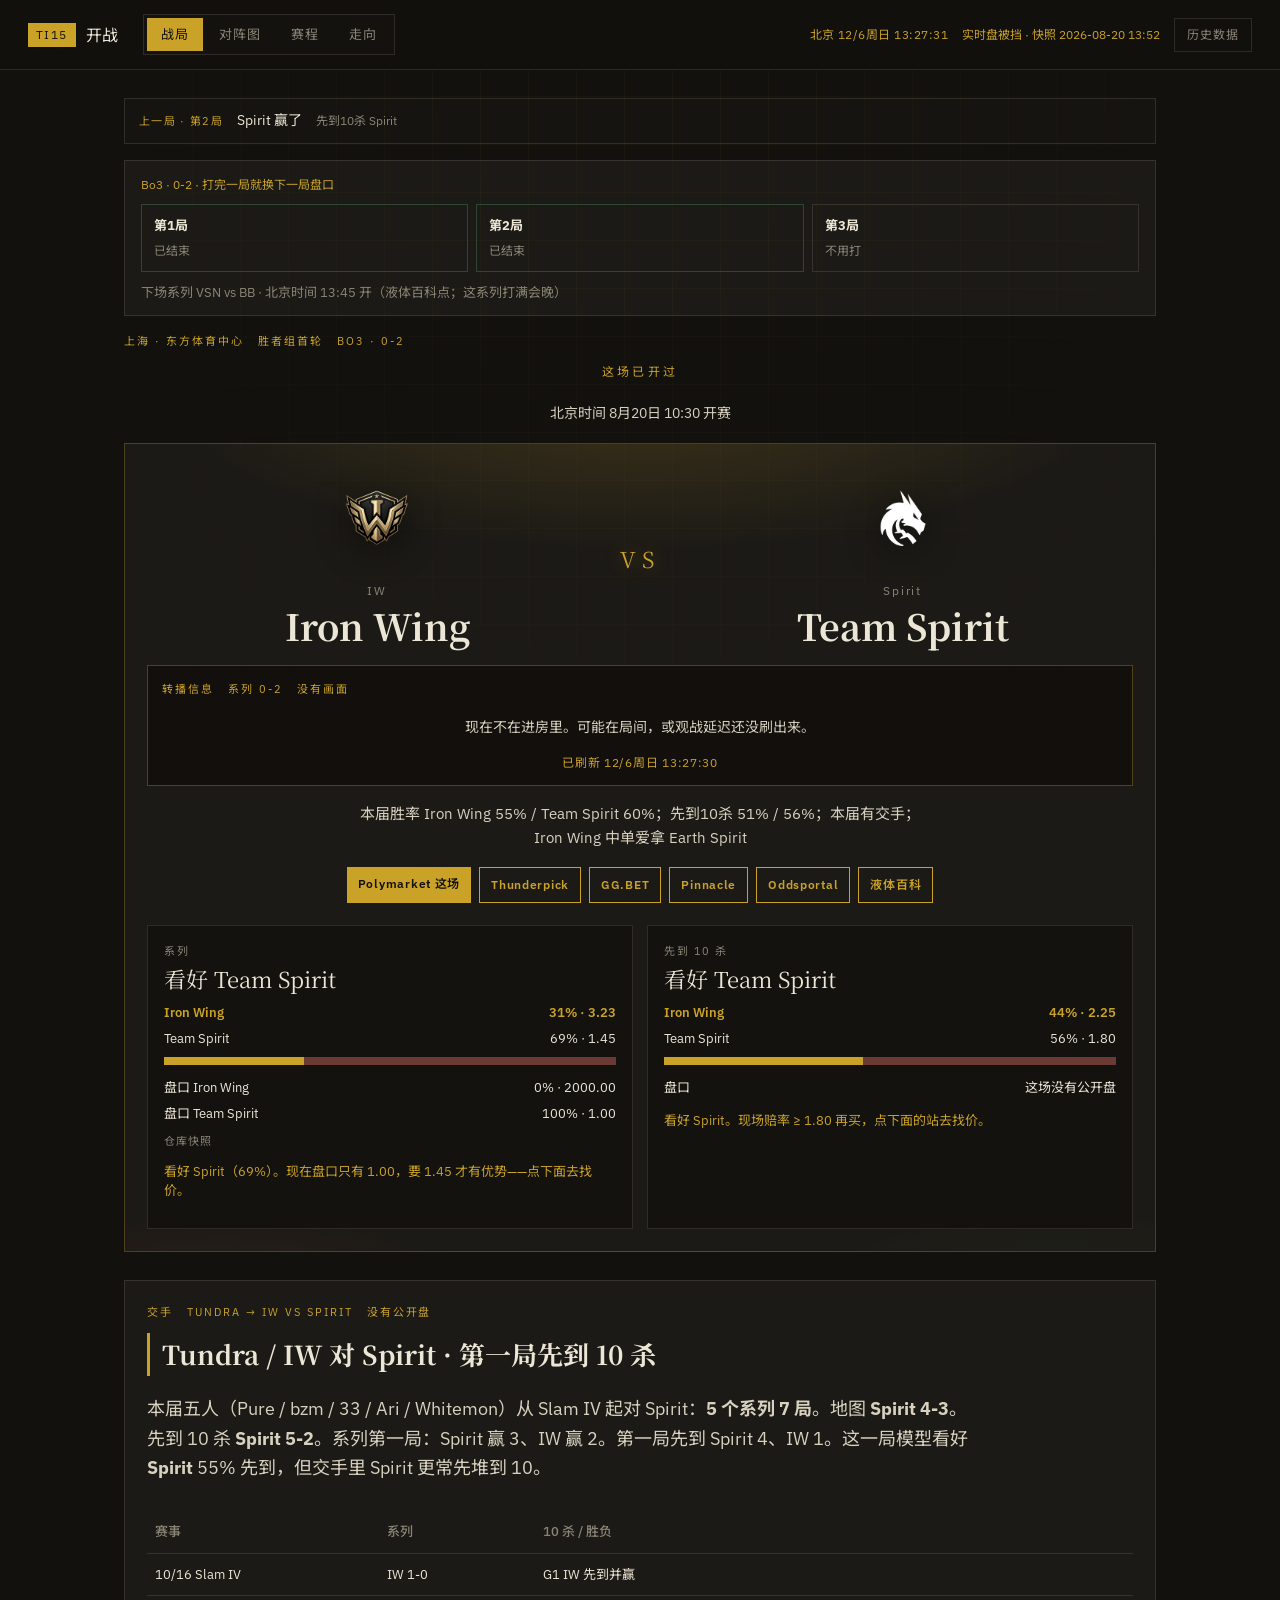
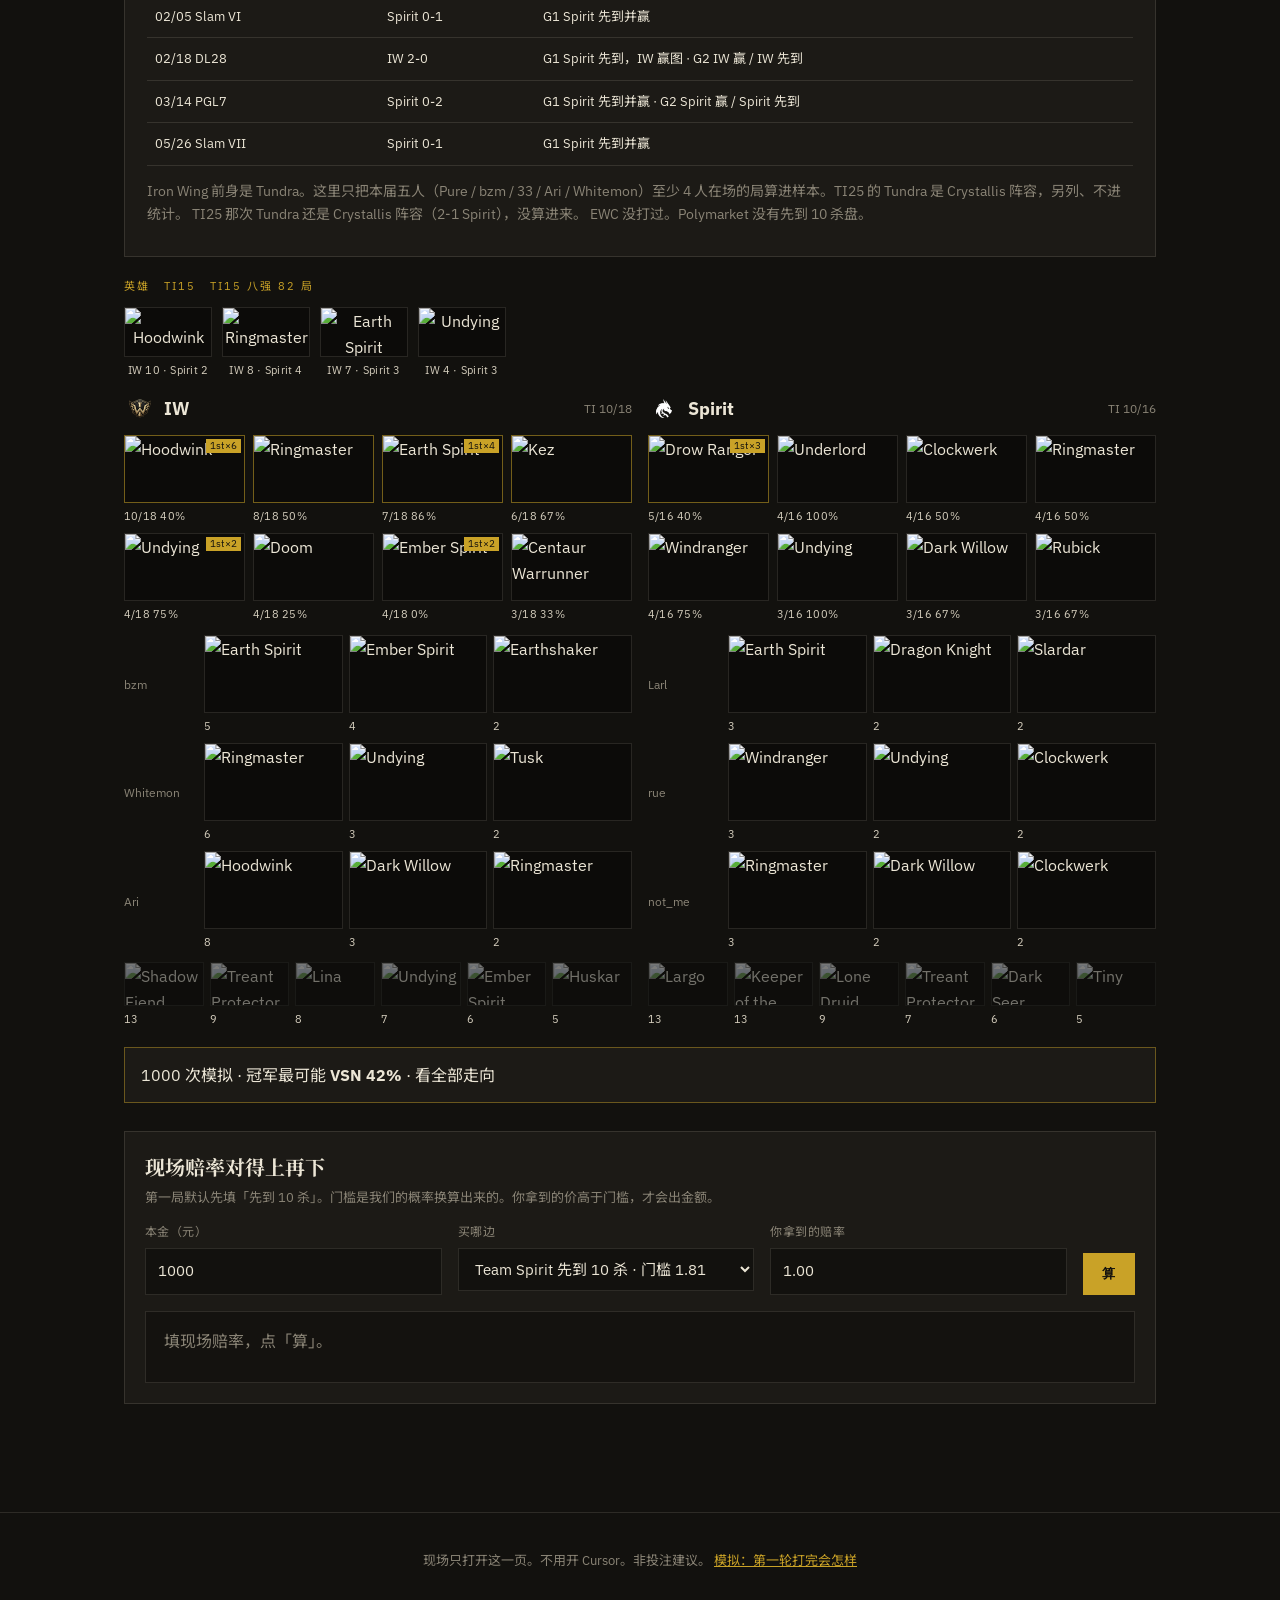
==== web/index.html @ 9c935f3a "Launch a Cursor agent after each finished map, not after ingest. Detect Game N done from Liquipedia " ====
<!DOCTYPE html>
<html lang="zh-CN">
<head>
  <meta charset="UTF-8" />
  <meta name="viewport" content="width=device-width, initial-scale=1" />
  <title>TI15 观赛</title>
  <link rel="preconnect" href="https://fonts.googleapis.com" />
  <link rel="preconnect" href="https://fonts.gstatic.com" crossorigin />
  <link href="https://fonts.googleapis.com/css2?family=IBM+Plex+Sans:wght@400;500;600&family=Noto+Sans+SC:wght@400;500;700&family=Noto+Serif+SC:wght@600;700&display=swap" rel="stylesheet" />
  <link rel="stylesheet" href="./styles.css" />
</head>
<body class="live-page">
  <div class="bg-grid"></div>
  <header class="topbar">
    <button type="button" class="brand" id="home-btn" title="回到战局">
      <span class="aegis">TI15</span>
      <span>开战</span>
    </button>
    <div class="top-right">
      <div class="clock-now" id="beijing-now">北京时间 …</div>
      <div class="status" id="odds-status">更新中…</div>
      <div class="history-wrap">
        <button type="button" class="history-btn" id="history-btn" aria-expanded="false" aria-controls="history-menu">历史数据</button>
        <div class="history-menu" id="history-menu" hidden></div>
      </div>
    </div>
  </header>
  <main class="live-main">
    <div id="app">加载中…</div>
  </main>
  <footer>
    <p>现场只打开这一页。不用开 Cursor。非投注建议。 <a href="./demo.html">模拟：第一轮打完会怎样</a></p>
  </footer>
  <script src="./data.js" onerror="document.getElementById('app').textContent='数据文件没下来，刷新一下。'"></script>
  <script src="./odds.js?v=mapagent"></script>
  <script src="./live.js?v=mapagent"></script>
  <script src="./analysis.js?v=mapagent"></script>
</body>
</html>
---- web/styles.css ----
:root {
  --ink: #12110e;
  --paper: #ece6d6;
  --gold: #c9a227;
  --gold-dim: #8a7018;
  --blood: #9a3b2f;
  --moss: #3f6b4a;
  --mute: #8a8476;
  --card: #1c1a16;
  --line: rgba(236, 230, 214, 0.12);
}

* { box-sizing: border-box; }
html { scroll-behavior: smooth; }
body {
  margin: 0;
  color: var(--paper);
  background: var(--ink);
  font-family: "IBM Plex Sans", "Noto Sans SC", sans-serif;
  line-height: 1.65;
}

.bg-grid {
  position: fixed;
  inset: 0;
  pointer-events: none;
  background-image:
    linear-gradient(rgba(201, 162, 39, 0.04) 1px, transparent 1px),
    linear-gradient(90deg, rgba(201, 162, 39, 0.04) 1px, transparent 1px);
  background-size: 48px 48px;
  mask-image: radial-gradient(ellipse at top, black 20%, transparent 75%);
}

.topbar {
  position: sticky;
  top: 0;
  z-index: 10;
  display: flex;
  gap: 24px;
  align-items: center;
  padding: 14px 28px;
  background: rgba(18, 17, 14, 0.92);
  border-bottom: 1px solid var(--line);
  backdrop-filter: blur(10px);
}
.brand {
  display: flex;
  align-items: center;
  gap: 10px;
  font-weight: 600;
  letter-spacing: 0.04em;
  background: none;
  border: 0;
  color: inherit;
  font: inherit;
  cursor: pointer;
  padding: 0;
  text-decoration: none;
}
.live-tabs {
  display: flex;
  flex-wrap: wrap;
  gap: 2px;
  padding: 3px;
  border: 1px solid var(--line);
  background: #14120f;
}
.live-tab {
  border: 0;
  background: transparent;
  color: var(--mute);
  font: inherit;
  font-size: 13px;
  letter-spacing: 0.08em;
  padding: 6px 14px;
  cursor: pointer;
}
.live-tab:hover { color: var(--gold); }
.live-tab.on {
  color: var(--ink);
  background: var(--gold);
}
.top-right {
  margin-left: auto;
  display: flex;
  align-items: center;
  gap: 14px;
}
.history-wrap { position: relative; }
.history-btn {
  padding: 6px 12px;
  border: 1px solid var(--line);
  background: transparent;
  color: var(--mute);
  font: inherit;
  font-size: 12px;
  letter-spacing: 0.08em;
  cursor: pointer;
}
.history-btn:hover, .history-btn.open { color: var(--gold); border-color: var(--gold); }
.history-menu {
  position: absolute;
  right: 0;
  top: calc(100% + 8px);
  min-width: 198px;
  max-height: min(70vh, 480px);
  overflow: auto;
  background: #161410;
  border: 1px solid var(--line);
  padding: 6px;
  box-shadow: 0 18px 40px rgba(0, 0, 0, 0.45);
}
.history-menu[hidden] { display: none; }
.history-menu button {
  display: block;
  width: 100%;
  text-align: left;
  background: transparent;
  color: var(--paper);
  border: 0;
  padding: 8px 10px;
  font: inherit;
  font-size: 13px;
  cursor: pointer;
}
.history-menu button:hover { color: var(--gold); background: rgba(201, 162, 39, 0.08); }
.history-menu button.on { color: var(--gold); }
.history-menu .hist-label {
  padding: 8px 10px 4px;
  color: var(--mute);
  font-size: 10px;
  letter-spacing: 0.14em;
  text-transform: uppercase;
}
.aegis {
  background: var(--gold);
  color: var(--ink);
  padding: 2px 8px;
  font-size: 12px;
  letter-spacing: 0.12em;
}
nav { display: flex; gap: 16px; flex-wrap: wrap; }
nav a { color: var(--mute); text-decoration: none; font-size: 13px; }
nav a:hover { color: var(--gold); }
.status { color: var(--gold); font-size: 12px; white-space: nowrap; }
.odds-refresh {
  margin-left: 10px;
  padding: 6px 12px;
  border: 1px solid var(--gold);
  background: transparent;
  color: var(--gold);
  font: inherit;
  font-size: 12px;
  font-weight: 600;
  letter-spacing: 0.06em;
  cursor: pointer;
}
.odds-refresh:hover:not(:disabled) { background: rgba(201, 162, 39, 0.12); }
.odds-refresh:disabled { opacity: 0.55; cursor: wait; }

main { max-width: 1080px; margin: 0 auto; padding: 48px 24px 80px; }
.live-main { max-width: 1080px; padding-top: 28px; }
.hero h1 {
  font-family: "Noto Serif SC", serif;
  font-size: clamp(28px, 4vw, 44px);
  line-height: 1.25;
  margin: 8px 0 16px;
}
.kicker { color: var(--gold); letter-spacing: 0.18em; font-size: 12px; text-transform: uppercase; }
.lede { font-size: 18px; color: #d8d1c0; max-width: 46em; }
.hero-meta {
  display: grid;
  grid-template-columns: repeat(4, 1fr);
  gap: 12px;
  margin-top: 28px;
}
.hero-meta div {
  border: 1px solid var(--line);
  padding: 12px 14px;
  background: var(--card);
  font-size: 14px;
}
.hero-meta b { display: block; color: var(--mute); font-size: 11px; letter-spacing: 0.08em; }

h2 {
  font-family: "Noto Serif SC", serif;
  font-size: 28px;
  margin: 72px 0 12px;
  border-left: 3px solid var(--gold);
  padding-left: 12px;
}
.section-lead { color: #cfc8b6; margin-bottom: 24px; }

.stat-row {
  display: grid;
  grid-template-columns: repeat(4, 1fr);
  gap: 12px;
  margin: 0 0 20px;
}
.stat-row div {
  background: var(--card);
  border: 1px solid var(--line);
  padding: 16px 18px;
}
.stat-row b {
  display: block;
  font-family: "Noto Serif SC", serif;
  font-size: 32px;
  color: var(--gold);
  line-height: 1.1;
}
.stat-row span { color: var(--mute); font-size: 13px; }

.card {
  background: var(--card);
  border: 1px solid var(--line);
  padding: 20px 22px;
}
.card.warn { border-color: rgba(154, 59, 47, 0.55); }
.card h3, .ia-item h3, .layer h3, .match h3 { margin: 0 0 8px; font-size: 17px; }
code { color: var(--gold); font-size: 0.92em; }

.ia { display: grid; grid-template-columns: repeat(3, 1fr); gap: 14px; }
.ia-item { background: var(--card); border: 1px solid var(--line); padding: 18px; }
.ia-item span { color: var(--gold-dim); font-size: 12px; letter-spacing: 0.14em; }

.layers { display: grid; gap: 14px; }
.layer { background: var(--card); border: 1px solid var(--line); padding: 18px 22px; }
.layer.go { border-color: rgba(63, 107, 74, 0.7); }
.layer-tag { color: var(--gold); font-size: 12px; letter-spacing: 0.12em; margin-bottom: 4px; }
.note { color: var(--mute); font-size: 14px; }
.layer a { color: var(--gold); }

.src-table { width: 100%; border-collapse: collapse; margin-top: 24px; font-size: 14px; }
.src-table th, .src-table td { border-bottom: 1px solid var(--line); padding: 10px 8px; text-align: left; }
.src-table th { color: var(--mute); font-weight: 500; }
.y { color: #8fbf96; }
.m { color: var(--gold); }
.n { color: #b07068; }

.matches { display: grid; grid-template-columns: 1fr 1fr; gap: 14px; }
.match { background: var(--card); border: 1px solid var(--line); padding: 18px 20px; }
.match em { color: var(--mute); font-style: normal; padding: 0 8px; }
.when { color: var(--gold); font-size: 12px; letter-spacing: 0.08em; }
.foot-note { color: var(--mute); font-size: 14px; }

.engine { padding-left: 20px; }
.engine li { margin-bottom: 18px; }
.engine h3 { margin: 0 0 4px; }

.flow {
  background: #0d0c0a;
  border: 1px solid var(--line);
  padding: 20px;
  overflow-x: auto;
  color: #d4c7a1;
  font-size: 13px;
}

.phases { display: grid; grid-template-columns: repeat(3, 1fr); gap: 14px; }
.phases > div { background: var(--card); border: 1px solid var(--line); padding: 18px; }
.decide {
  margin-top: 20px;
  border: 1px solid var(--gold-dim);
  padding: 20px 24px;
  background: linear-gradient(180deg, rgba(201, 162, 39, 0.08), transparent);
}

.filters { display: flex; flex-wrap: wrap; gap: 8px; margin: 18px 0 28px; }
.filters button {
  background: transparent;
  color: var(--paper);
  border: 1px solid var(--line);
  padding: 6px 12px;
  cursor: pointer;
  font-family: inherit;
}
.filters button.on { border-color: var(--gold); color: var(--gold); }
.series-block { margin-bottom: 56px; }
.series-head { display: flex; justify-content: space-between; gap: 16px; flex-wrap: wrap; align-items: baseline; }
.poly { color: var(--gold); font-size: 14px; }
.compare { display: grid; grid-template-columns: 1fr 1fr; gap: 12px; margin: 14px 0 18px; }
.profile { background: var(--card); border: 1px solid var(--line); padding: 16px 18px; font-size: 14px; }
.profile h3 { margin: 0 0 8px; }
.profile b { color: var(--gold); }
.insight { border-left: 3px solid var(--gold); padding: 8px 0 8px 14px; color: #d8d1c0; margin: 8px 0 20px; }
.game {
  background: var(--card);
  border: 1px solid var(--line);
  padding: 16px 18px;
  margin-bottom: 12px;
}
.game-top { display: flex; justify-content: space-between; gap: 12px; flex-wrap: wrap; font-size: 14px; }
.game-top a { color: var(--gold); }
.lenses { display: grid; grid-template-columns: 1fr 1fr; gap: 10px 16px; margin-top: 12px; font-size: 14px; }
.lenses h4 { margin: 0 0 4px; color: var(--gold); font-size: 12px; letter-spacing: 0.08em; font-weight: 600; }
.tag { display: inline-block; border: 1px solid var(--line); padding: 1px 7px; margin-right: 6px; font-size: 12px; color: var(--mute); }
.tag.hot { color: #8fbf96; border-color: rgba(63,107,74,.7); }
.draft { display: grid; grid-template-columns: 1fr 1fr; gap: 10px; font-size: 13px; }
.sim-wrap { margin: 12px 0 28px; }
.map-sim { margin: 16px 0; }
.sim-card {
  background: #14120f;
  border: 1px solid var(--line);
  padding: 12px 14px;
  margin: 8px 0;
}
.sim-tag { color: var(--gold); font-size: 12px; letter-spacing: 0.08em; margin-bottom: 6px; }
.bet { margin: 12px 0 22px; overflow-x: auto; }

.ladder-legend {
  display: flex;
  flex-wrap: wrap;
  gap: 16px;
  font-size: 13px;
  color: var(--mute);
  margin: 0 0 16px;
}
.ladder-legend i {
  display: inline-block;
  width: 10px;
  height: 10px;
  margin-right: 6px;
  vertical-align: -1px;
  border: 1px solid var(--line);
}
.ladder-legend .gold { background: var(--gold); border-color: var(--gold); }
.ladder-legend .mute { background: #2a2722; }
.ladder-legend .drop { background: var(--blood); border-color: var(--blood); }
.ladder-scroll { overflow-x: auto; padding-bottom: 8px; }
.ladder-block { margin-bottom: 28px; }
.ladder-kicker {
  color: var(--gold);
  letter-spacing: 0.16em;
  font-size: 11px;
  text-transform: uppercase;
  margin: 0 0 8px;
}
.ladder {
  display: flex;
  align-items: stretch;
  min-width: 1080px;
  gap: 0;
}
.ladder.upper { min-height: 560px; }
.ladder.lower { min-height: 360px; }
.ladder-round {
  display: flex;
  flex-direction: column;
  width: 196px;
  flex: 0 0 196px;
}
.ladder-round-title {
  font-size: 12px;
  color: var(--gold);
  letter-spacing: 0.04em;
  height: 36px;
  border-bottom: 1px solid var(--line);
  margin-bottom: 8px;
}
.ladder-round-body {
  display: flex;
  flex-direction: column;
  justify-content: space-around;
  flex: 1;
  gap: 10px;
}
.ladder-slot { display: flex; align-items: center; flex: 1; }
.ladder-match {
  width: 100%;
  background: var(--card);
  border: 1px solid var(--line);
  border-left: 3px solid #5a5548;
  padding: 6px 0 4px;
  font: inherit;
  color: inherit;
  text-align: left;
  cursor: pointer;
}
.ladder-match.scheduled { border-left-color: var(--gold); }
.ladder-match.live { border-left-color: #e35b4a; }
.ladder-match.on { border-color: var(--gold); box-shadow: 0 0 0 1px rgba(201, 162, 39, 0.35); }
.ladder-match:hover { border-color: rgba(201, 162, 39, 0.55); }
.ladder-meta, .ladder-odds {
  display: flex;
  justify-content: space-between;
  padding: 2px 8px;
  font-size: 11px;
  color: var(--mute);
}
.ladder-odds.mute { color: #6a6558; }
.ladder-team {
  display: grid;
  grid-template-columns: 32px minmax(0, 1fr);
  column-gap: 8px;
  align-items: center;
  padding: 4px 8px;
  font-size: 13px;
  line-height: 1.25;
}
.ladder-team + .ladder-team { border-top: 1px solid var(--line); }
.ladder-team .crest-sm {
  grid-column: 1;
  grid-row: 1 / span 3;
  align-self: center;
}
.ladder-tag {
  font-size: 12px;
  letter-spacing: 0.04em;
  color: var(--gold);
  font-weight: 600;
  white-space: nowrap;
  overflow: hidden;
  text-overflow: ellipsis;
}
.ladder-team.tbd .ladder-tag { color: var(--mute); }
.ladder-team.win .ladder-tag { color: var(--gold); }
.ladder-name {
  white-space: nowrap;
  overflow: hidden;
  text-overflow: ellipsis;
  font-size: 12px;
  color: #c8c2b4;
}
.ladder-drop {
  font-size: 10px;
  color: #c47a72;
  letter-spacing: 0.04em;
}
.crest-sm {
  width: 32px;
  height: 32px;
  object-fit: contain;
  display: block;
}
.crest-sm.ghost {
  width: 32px;
  height: 32px;
  border-radius: 50%;
  border: 1px dashed var(--line);
  background: rgba(236, 230, 214, 0.04);
}
.bracket-home {
  margin: 28px 0 8px;
}
.bracket-home .series-head h2 {
  font-size: 22px;
  margin: 0;
}
.bracket-home .ladder {
  min-width: 792px;
}
.bracket-home .ladder.upper { min-height: 420px; }
.bracket-home .ladder.lower { min-height: 268px; }
.bracket-home .ladder-round {
  width: 186px;
  flex: 0 0 186px;
}
.bracket-home .ladder-round-title {
  height: auto;
  min-height: 34px;
  line-height: 1.35;
}
.bracket-home .ladder-join {
  width: 16px;
  flex-basis: 16px;
}
.ladder-join {
  display: flex;
  flex-direction: column;
  width: 22px;
  flex: 0 0 22px;
  margin-top: 44px;
}
.ladder-elbow {
  flex: 1;
  margin: 6% 0;
  border-top: 2px solid rgba(201, 162, 39, 0.4);
  border-bottom: 2px solid rgba(201, 162, 39, 0.4);
  border-right: 2px solid rgba(201, 162, 39, 0.4);
  border-radius: 0 5px 5px 0;
}
.ladder-join.line .ladder-elbow {
  border: none;
  position: relative;
}
.ladder-join.line .ladder-elbow::after {
  content: "";
  position: absolute;
  left: 0;
  right: 0;
  top: 50%;
  height: 2px;
  background: rgba(201, 162, 39, 0.4);
}

.stake-stats b { font-size: 26px; }
.src-table.compact { margin-top: 10px; font-size: 13px; }
.go-card { border-color: rgba(63, 107, 74, 0.7); }
.compare .card b { color: var(--gold); }

.calc-block { margin-bottom: 32px; }
.calc-form {
  display: grid;
  grid-template-columns: repeat(3, minmax(0, 1fr));
  gap: 14px 16px;
  margin: 20px 0;
  padding: 18px;
  border: 1px solid var(--line);
  background: var(--card);
}
.calc-form label {
  display: flex;
  flex-direction: column;
  gap: 6px;
  font-size: 12px;
  color: var(--mute);
  letter-spacing: 0.04em;
}
.calc-form input,
.calc-form select {
  padding: 10px 12px;
  border: 1px solid var(--line);
  background: var(--ink);
  color: var(--paper);
  font: inherit;
  font-size: 15px;
}
.calc-btn {
  align-self: end;
  padding: 11px 18px;
  border: 1px solid var(--gold);
  background: var(--gold);
  color: var(--ink);
  font-weight: 600;
  cursor: pointer;
  letter-spacing: 0.06em;
}
.calc-btn:hover { filter: brightness(1.05); }
.calc-result {
  border: 1px solid var(--line);
  padding: 16px 18px;
  background: rgba(28, 26, 22, 0.8);
}
.calc-result.empty { color: var(--mute); }
.calc-result h3 { margin: 0 0 12px; font-size: 18px; }
.calc-both { margin-top: 18px; }
.calc-both h3 { font-size: 16px; margin: 0 0 8px; }

footer { text-align: center; color: var(--mute); padding: 24px; border-top: 1px solid var(--line); font-size: 13px; }
footer a { color: var(--gold); }

.clock-now {
  color: var(--gold);
  font-size: 12px;
  font-variant-numeric: tabular-nums;
  letter-spacing: 0.04em;
  white-space: nowrap;
}

.live-stage { margin: 0 0 28px; }
.arena-kicker {
  display: flex;
  flex-wrap: wrap;
  gap: 8px 14px;
  align-items: baseline;
  color: var(--gold);
  letter-spacing: 0.18em;
  font-size: 11px;
  text-transform: uppercase;
  margin: 0 0 12px;
}
.clock {
  text-align: center;
  margin: 0 0 18px;
}
.clock-label {
  color: var(--gold);
  letter-spacing: 0.28em;
  font-size: 12px;
  text-transform: uppercase;
  margin-bottom: 10px;
}
.clock-digits {
  display: flex;
  justify-content: center;
  gap: 10px;
  flex-wrap: wrap;
}
.clock-cell {
  min-width: 76px;
  background: #14120f;
  border: 1px solid rgba(201, 162, 39, 0.35);
  padding: 10px 8px 8px;
  box-shadow: 0 0 24px rgba(201, 162, 39, 0.08);
}
.clock-cell b {
  display: block;
  font-family: "Noto Serif SC", serif;
  font-size: clamp(32px, 6vw, 52px);
  line-height: 1;
  color: var(--gold);
  font-variant-numeric: tabular-nums;
}
.clock-cell span {
  display: block;
  margin-top: 4px;
  color: var(--mute);
  font-size: 11px;
  letter-spacing: 0.16em;
}
.clock-kickoff {
  margin-top: 10px;
  color: #d8d1c0;
  font-size: 14px;
}
.live-pulse {
  display: inline-block;
  font-family: "Noto Serif SC", serif;
  font-size: 42px;
  color: #e35b4a;
  letter-spacing: 0.2em;
  animation: pulse 1.1s ease-in-out infinite;
}
@keyframes pulse {
  0%, 100% { opacity: 1; text-shadow: 0 0 18px rgba(227, 91, 74, 0.6); }
  50% { opacity: 0.45; text-shadow: none; }
}

.live-poster {
  background:
    radial-gradient(900px 340px at 50% -10%, rgba(201, 162, 39, 0.22), transparent 55%),
    radial-gradient(500px 220px at 10% 110%, rgba(154, 59, 47, 0.18), transparent 55%),
    radial-gradient(500px 220px at 90% 110%, rgba(63, 107, 74, 0.16), transparent 55%),
    var(--card);
  border: 1px solid rgba(201, 162, 39, 0.28);
  padding: 28px 22px 22px;
}
.live-teams {
  display: grid;
  grid-template-columns: 1fr auto 1fr;
  gap: 12px;
  align-items: center;
}
.live-team {
  text-align: center;
  min-width: 0;
}
.crest {
  width: 92px;
  height: 92px;
  object-fit: contain;
  margin: 0 auto 10px;
  filter: drop-shadow(0 8px 18px rgba(0,0,0,.45));
}
.crest.ghost {
  display: grid;
  place-items: center;
  border-radius: 50%;
  border: 1px solid var(--line);
  color: var(--gold);
  font-weight: 700;
  letter-spacing: 0.08em;
}
.live-team .tagline {
  color: var(--mute);
  font-size: 12px;
  letter-spacing: 0.16em;
  margin-bottom: 4px;
}
.live-team h2 {
  font-family: "Noto Serif SC", serif;
  font-size: clamp(22px, 3.6vw, 36px);
  line-height: 1.15;
  margin: 0;
  border: 0;
  padding: 0;
}
.live-vs {
  font-family: "Noto Serif SC", serif;
  color: var(--gold);
  font-size: 22px;
  letter-spacing: 0.28em;
  text-shadow: 0 0 18px rgba(201, 162, 39, 0.45);
}
.live-why {
  margin: 16px auto 0;
  max-width: 38em;
  text-align: center;
  color: #d8d1c0;
  font-size: 15px;
}
.odds-links {
  display: flex;
  flex-wrap: wrap;
  justify-content: center;
  gap: 8px;
  margin: 16px 0 0;
}
.odds-links a {
  color: var(--ink);
  background: var(--gold);
  text-decoration: none;
  font-size: 12px;
  font-weight: 600;
  letter-spacing: 0.06em;
  padding: 7px 11px;
}
.odds-links a.ghost {
  background: transparent;
  color: var(--gold);
  border: 1px solid var(--gold);
}
.odds-links a:hover { filter: brightness(1.08); }

.markets {
  display: grid;
  grid-template-columns: repeat(auto-fit, minmax(220px, 1fr));
  gap: 14px;
  margin: 22px 0 0;
}
.market {
  background: #14120f;
  border: 1px solid var(--line);
  padding: 16px 16px 14px;
}
.market .m-label {
  color: var(--mute);
  font-size: 11px;
  letter-spacing: 0.14em;
  text-transform: uppercase;
}
.market .m-pick {
  font-family: "Noto Serif SC", serif;
  font-size: 22px;
  line-height: 1.2;
  margin: 6px 0 10px;
}
.side-row {
  display: flex;
  justify-content: space-between;
  gap: 8px;
  font-size: 13px;
  margin-bottom: 4px;
}
.side-row.on { color: var(--gold); font-weight: 600; }
.side-row span:last-child { font-variant-numeric: tabular-nums; }
.market .bar {
  display: grid;
  grid-template-columns: var(--split, 50% 50%);
  height: 8px;
  background: #2a2722;
  overflow: hidden;
  margin: 8px 0 12px;
}
.market .bar i:first-child { background: var(--gold); }
.market .bar i:last-child { background: #6a3b34; }
.market.feature {
  border-color: rgba(201, 162, 39, 0.55);
  box-shadow: 0 0 0 1px rgba(201, 162, 39, 0.18);
}
.f10k-study {
  margin: 28px 0 8px;
  padding: 22px 22px 16px;
  background: var(--card);
  border: 1px solid var(--line);
}
.f10k-study h2 { margin: 8px 0 10px; font-size: 26px; }
.f10k-pair {
  display: grid;
  grid-template-columns: 1fr 1fr;
  gap: 12px;
  margin: 16px 0 8px;
}
.f10k-pair article {
  background: #161410;
  border: 1px solid var(--line);
  padding: 14px 16px;
}
.f10k-pair h3 { margin: 8px 0 6px; font-size: 18px; }
.f10k-pair p { margin: 0; color: #d8d1c0; font-size: 14px; line-height: 1.55; }
.f10k-pair p b { color: var(--gold); font-weight: 600; }
.hero-study .lede { margin-bottom: 4px; }
.hero-maps {
  color: var(--mute);
  font-size: 12px;
  letter-spacing: 0.06em;
  margin: 0 0 10px !important;
}
.hero-study { margin: 20px 0 8px; }
.hero-share {
  display: flex;
  flex-wrap: wrap;
  gap: 10px;
  margin: 0 0 14px;
}
.hero-share-item {
  width: 88px;
  text-align: center;
}
.hero-share-item img, .hero-tile img, .hero-ph {
  display: block;
  width: 100%;
  aspect-ratio: 16 / 9;
  object-fit: contain;
  background: #0c0b09;
  border: 1px solid var(--line);
}
.hero-share-item em, .hero-tile em {
  display: block;
  margin-top: 4px;
  font-style: normal;
  font-size: 11px;
  color: #d8d1c0;
  letter-spacing: 0.02em;
}
.hero-pair {
  display: grid;
  grid-template-columns: 1fr 1fr;
  gap: 16px;
}
.hero-head {
  display: flex;
  align-items: center;
  gap: 8px;
  margin-bottom: 10px;
}
.hero-head h3 { margin: 0; font-size: 18px; }
.hero-head span { margin-left: auto; color: var(--mute); font-size: 12px; }
.hero-grid {
  display: grid;
  grid-template-columns: repeat(4, 1fr);
  gap: 8px;
}
.hero-tile {
  position: relative;
  min-width: 0;
}
.hero-tile.hot img { border-color: rgba(201, 162, 39, 0.55); }
.hero-tile i {
  position: absolute;
  top: 4px;
  right: 4px;
  background: var(--gold);
  color: #12110e;
  font-size: 10px;
  font-style: normal;
  padding: 1px 4px;
  line-height: 1.2;
}
.hero-tile.ban img, .hero-tile.ban .hero-ph { opacity: 0.45; filter: grayscale(0.4); }
.hero-roles { margin-top: 12px; display: flex; flex-direction: column; gap: 8px; }
.hero-role {
  display: grid;
  grid-template-columns: 72px 1fr;
  gap: 8px;
  align-items: center;
}
.hero-role span {
  color: var(--mute);
  font-size: 12px;
  overflow: hidden;
  text-overflow: ellipsis;
  white-space: nowrap;
}
.hero-mini, .hero-bans {
  display: grid;
  grid-template-columns: repeat(3, 1fr);
  gap: 6px;
}
.hero-bans {
  grid-template-columns: repeat(6, 1fr);
  margin-top: 10px;
}
.hero-ph {
  display: grid;
  place-items: center;
  color: var(--mute);
  font-size: 11px;
}
.broadcast {
  margin: 18px 0 4px;
  padding: 14px 14px 12px;
  background: #120f0c;
  border: 1px solid rgba(201, 162, 39, 0.35);
}
.broadcast .arena-kicker { margin-bottom: 10px; }
.bc-wait {
  margin: 0;
  color: #d8d1c0;
  font-size: 14px;
  text-align: center;
  padding: 8px 4px 4px;
}
.bc-board {
  display: grid;
  grid-template-columns: 1fr auto 1fr;
  gap: 8px;
  align-items: center;
}
.bc-side {
  display: flex;
  align-items: center;
  gap: 8px;
  min-width: 0;
}
.bc-side.right { justify-content: flex-end; }
.bc-side b {
  font-size: 16px;
  letter-spacing: 0.04em;
}
.bc-kills {
  font-family: "IBM Plex Sans", sans-serif;
  font-size: 34px;
  font-weight: 600;
  color: var(--gold);
  line-height: 1;
}
.bc-mid { text-align: center; }
.bc-clock {
  font-size: 20px;
  letter-spacing: 0.08em;
  color: var(--ink);
}
.bc-f10k {
  margin-top: 4px;
  color: var(--mute);
  font-size: 12px;
}
.bc-gold {
  position: relative;
  display: flex;
  height: 10px;
  background: #6a3b34;
  margin: 12px 0 6px;
  overflow: hidden;
}
.bc-gold i.a {
  display: block;
  height: 100%;
  background: var(--gold);
  transition: width 0.35s ease;
}
.bc-gold b {
  position: absolute;
  left: 50%;
  top: 0;
  bottom: 0;
  width: 2px;
  background: #f2ebe0;
  transform: translateX(-50%);
}
.bc-gold-lab {
  margin: 0 0 10px;
  text-align: center;
  color: #d8d1c0;
  font-size: 14px;
  font-weight: 600;
}
.bc-nw {
  margin-top: 4px;
  color: var(--gold);
  font-size: 16px;
  font-weight: 600;
  letter-spacing: 0.04em;
}
.bc-rows { display: grid; gap: 8px; }
.bc-line {
  display: grid;
  grid-template-columns: repeat(5, 1fr);
  gap: 6px;
}
.bc-hero {
  background: #0c0b09;
  border: 1px solid var(--line);
  text-align: center;
  overflow: hidden;
}
.bc-hero img {
  display: block;
  width: 100%;
  height: auto;
  aspect-ratio: 16 / 9;
  object-fit: contain;
  object-position: center;
  background: #0c0b09;
}
.bc-hero span, .bc-hero.empty span {
  display: block;
  padding: 4px 2px 5px;
  font-size: 11px;
  color: #d8d1c0;
  white-space: nowrap;
  overflow: hidden;
  text-overflow: ellipsis;
}
.bc-hero.empty {
  aspect-ratio: 16 / 9;
  display: grid;
  place-items: center;
  min-height: 0;
}
.bc-stamp {
  margin: 10px 0 0;
  text-align: center;
  color: var(--gold);
  font-size: 12px;
  letter-spacing: 0.06em;
}
.call {
  font-size: 13px;
  line-height: 1.45;
  color: #d8d1c0;
}
.call.go { color: #8fbf96; }
.call.hunt { color: var(--gold); }

.slate { margin: 28px 0 8px; }
.slate-head {
  color: var(--mute);
  font-size: 12px;
  letter-spacing: 0.12em;
  margin-bottom: 10px;
}
.slate-row {
  display: grid;
  grid-template-columns: repeat(4, 1fr);
  gap: 10px;
}
.slate-chip {
  display: block;
  width: 100%;
  text-align: left;
  background: var(--card);
  border: 1px solid var(--line);
  color: inherit;
  font: inherit;
  padding: 12px 14px;
  cursor: pointer;
}
.slate-chip:hover, .slate-chip.on { border-color: var(--gold); }
.slate-chip.done { opacity: 0.62; }
.slate-chip .t { color: var(--gold); font-size: 12px; letter-spacing: 0.08em; }
.slate-chip .pair { display: block; margin: 4px 0 6px; font-size: 14px; color: var(--paper); }
.slate-chip .a { font-size: 12px; color: var(--mute); }

.sched-board { margin: 28px 0 8px; }
.sched-head, .sched-foot {
  color: var(--mute);
  font-size: 12px;
  letter-spacing: 0.08em;
  margin: 10px 0 0;
}
.sched-head { margin: 0 0 10px; }
.sched-head a, .sched-foot a { color: var(--gold); }
.sched-page h1 {
  font-family: "Noto Serif SC", serif;
  font-size: clamp(28px, 4vw, 40px);
  margin: 0 0 18px;
  border: 0;
  padding: 0;
}
.sched-page .sched-days { margin-top: 4px; }
.sched-page .slate-chip { padding: 14px 14px 12px; }
.sched-page .slate-chip .t { font-size: 13px; }
.sched-days {
  display: grid;
  grid-template-columns: repeat(4, 1fr);
  gap: 10px;
}
.sched-day {
  background: var(--card);
  border: 1px solid var(--line);
  padding: 10px;
}
.sched-day.on { border-color: rgba(201, 162, 39, 0.55); }
.sched-day h3 {
  margin: 0;
  font-size: 16px;
  color: var(--gold);
  font-family: "Noto Serif SC", serif;
}
.sched-day p {
  margin: 4px 0 8px;
  color: var(--mute);
  font-size: 11px;
  letter-spacing: 0.04em;
}
.sched-day .slate-chip {
  margin-bottom: 8px;
  padding: 10px 12px;
}
.sched-day .slate-chip:last-child { margin-bottom: 0; }

.last-bout {
  display: flex;
  flex-wrap: wrap;
  gap: 10px 14px;
  align-items: baseline;
  margin: 0 0 16px;
  padding: 10px 14px;
  border: 1px solid var(--line);
  background: #161410;
  font-size: 14px;
}
.last-bout .k {
  color: var(--gold);
  letter-spacing: 0.12em;
  font-size: 11px;
  text-transform: uppercase;
}
.last-bout .mute { color: var(--mute); font-size: 12px; }

.brief-card {
  margin: 20px 0 0;
  padding: 16px 18px;
  border: 1px solid var(--line);
  background: var(--card);
}
.brief-kicker {
  color: var(--gold);
  font-size: 11px;
  letter-spacing: 0.14em;
  text-transform: uppercase;
}
.brief-head {
  font-family: "Noto Serif SC", serif;
  font-size: 20px;
  line-height: 1.35;
  margin: 8px 0 6px;
}
.brief-body, .brief-meta {
  margin: 0 0 6px;
  color: #d8d1c0;
  font-size: 14px;
}
.odds-stamp {
  margin-top: 8px;
  color: var(--mute);
  font-size: 11px;
  letter-spacing: 0.08em;
}
.odds-stamp.hot { color: #8fbf96; }
.clock-next {
  margin-left: 10px;
  color: var(--gold);
  letter-spacing: 0.08em;
  font-size: 14px;
}

.live-calc {
  margin-top: 28px;
  border: 1px solid var(--line);
  background: var(--card);
  padding: 18px 20px 20px;
}
.live-calc h3 {
  margin: 0 0 4px;
  font-family: "Noto Serif SC", serif;
  font-size: 20px;
}
.live-calc .hint { color: var(--mute); font-size: 13px; margin: 0 0 14px; }
.live-calc .calc-form {
  margin: 0;
  padding: 0;
  border: 0;
  background: transparent;
  grid-template-columns: 1fr 1fr 1fr auto;
}
.live-result {
  margin-top: 16px;
  min-height: 72px;
  border: 1px solid var(--line);
  padding: 16px 18px;
  background: #14120f;
}
.live-result.empty { color: var(--mute); }
.live-result .big {
  font-family: "Noto Serif SC", serif;
  font-size: 36px;
  color: var(--gold);
  line-height: 1;
  margin: 0 0 6px;
}
.live-result .sub { color: #d8d1c0; font-size: 15px; }

.archive-banner {
  display: flex;
  justify-content: space-between;
  gap: 12px;
  align-items: center;
  margin: 0 0 20px;
  color: var(--mute);
  font-size: 13px;
}

.demo-banner {
  margin: 0 0 16px;
  padding: 12px 14px;
  border: 1px solid var(--gold);
  background: rgba(201, 162, 39, 0.1);
  color: #f0e6c8;
  font-size: 14px;
}
.demo-banner a { color: var(--gold); }
.ladder-match.completed { border-color: rgba(201, 162, 39, 0.35); }

.tree-teaser {
  display: block;
  width: 100%;
  margin: 18px 0 8px;
  padding: 14px 16px;
  text-align: left;
  background: var(--card);
  border: 1px solid rgba(201, 162, 39, 0.45);
  color: inherit;
  font: inherit;
  cursor: pointer;
}
.tree-teaser:hover { border-color: var(--gold); }
.tree-page h1, .tree-page h2 {
  font-family: "Noto Serif SC", serif;
  border: 0;
  padding: 0;
}
.tree-page h1 {
  font-size: clamp(28px, 4vw, 40px);
  margin: 0 0 12px;
}
.tree-page h2 { font-size: 22px; margin: 28px 0 12px; }
.tree-page .lede { max-width: 40em; }
.caveat {
  border: 1px solid var(--line);
  background: #161410;
  padding: 14px 16px;
  margin: 18px 0 8px;
}
.caveat h3 { margin: 0 0 8px; font-size: 14px; color: var(--gold); }
.caveat ol { margin: 0; padding-left: 1.2em; color: #d8d1c0; font-size: 14px; }
.champ-list { display: grid; gap: 8px; }
.champ-row {
  display: grid;
  grid-template-columns: 120px 1fr 48px;
  gap: 10px;
  align-items: center;
}
.champ-who { display: flex; align-items: center; gap: 8px; }
.champ-bar { height: 10px; background: #2a2722; overflow: hidden; }
.champ-bar i { display: block; height: 100%; background: var(--gold); }
.tree-page .src-table td { vertical-align: middle; }
.tree-page .src-table .crest-sm { display: inline-block; vertical-align: middle; margin-right: 6px; }
.table-wrap { overflow-x: auto; }
.tree-path { list-style: none; margin: 0; padding: 0; }
.tree-path li {
  display: grid;
  grid-template-columns: 90px 1fr auto;
  gap: 8px 12px;
  padding: 10px 0;
  border-bottom: 1px solid var(--line);
  align-items: baseline;
}
.tree-path .t { color: var(--gold); font-size: 12px; }
.tree-path .r { color: var(--mute); font-size: 13px; grid-column: 2; }
.tree-path b { grid-column: 3; }
.tree-path .mute { grid-column: 2 / 4; font-size: 12px; }
.tree-grid {
  display: grid;
  grid-template-columns: repeat(2, 1fr);
  gap: 10px;
}
.tree-slot {
  background: var(--card);
  border: 1px solid var(--line);
  padding: 12px 14px;
}
.tree-slot .t { color: var(--gold); font-size: 12px; }
.map-board {
  margin: 0 0 16px;
  padding: 14px 16px 12px;
  background: var(--card);
  border: 1px solid var(--line);
}
.map-kicker { color: var(--gold); font-size: 12px; margin-bottom: 10px; }
.map-cells {
  display: grid;
  grid-template-columns: repeat(auto-fit, minmax(120px, 1fr));
  gap: 8px;
}
.map-cell {
  padding: 10px 12px;
  border: 1px solid var(--line);
  display: flex;
  flex-direction: column;
  gap: 4px;
}
.map-cell b { font-size: 13px; }
.map-cell span { color: var(--mute); font-size: 12px; }
.map-cell.done { border-color: rgba(63, 107, 74, 0.55); }
.map-cell.on {
  border-color: var(--gold);
  background: rgba(201, 162, 39, 0.08);
}
.map-cell.next { border-color: rgba(201, 162, 39, 0.45); }
.map-next { margin: 10px 0 0; color: var(--mute); font-size: 13px; }
.tree-slot .p { color: var(--mute); font-size: 12px; margin: 4px 0 6px; }

@media (max-width: 1100px) {
  .sched-days { grid-template-columns: 1fr 1fr; }
}

@media (max-width: 860px) {
  .grid-2, .ia, .matches, .phases, .hero-meta, .stat-row, .compare, .lenses, .draft, .stake-stats, .calc-form, .markets, .slate-row, .live-calc .calc-form, .sched-days, .f10k-pair, .hero-pair { grid-template-columns: 1fr; }
  .hero-grid { grid-template-columns: repeat(4, 1fr); }
  nav { display: none; }
  .topbar { padding: 12px 16px; gap: 12px; }
  .status, .clock-now { font-size: 11px; }
  .live-tab { padding: 6px 10px; font-size: 12px; }
  .live-teams { gap: 8px; }
  .live-poster { padding: 20px 16px; }
  .crest { width: 72px; height: 72px; }
  .tree-grid, .champ-row { grid-template-columns: 1fr; }
  .tree-path li { grid-template-columns: 1fr; }
  .clock-cell { min-width: 64px; }
}
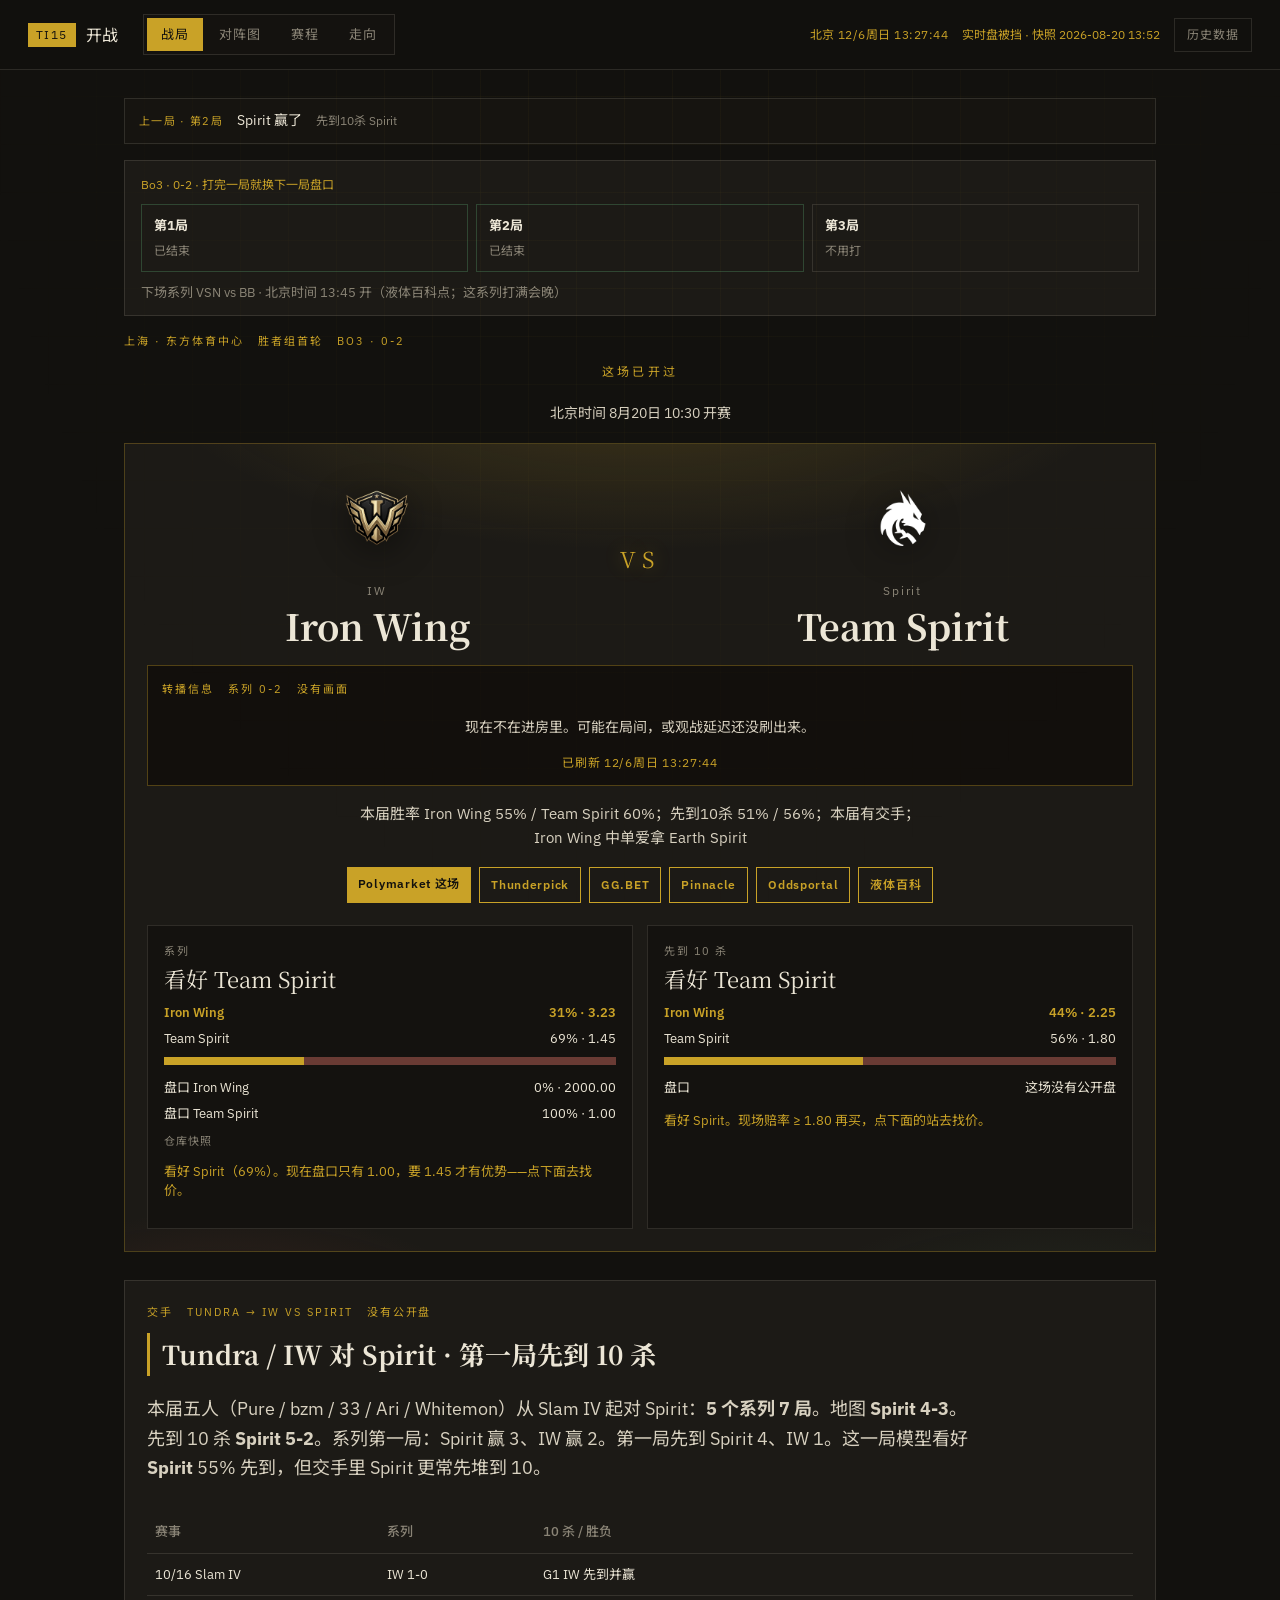
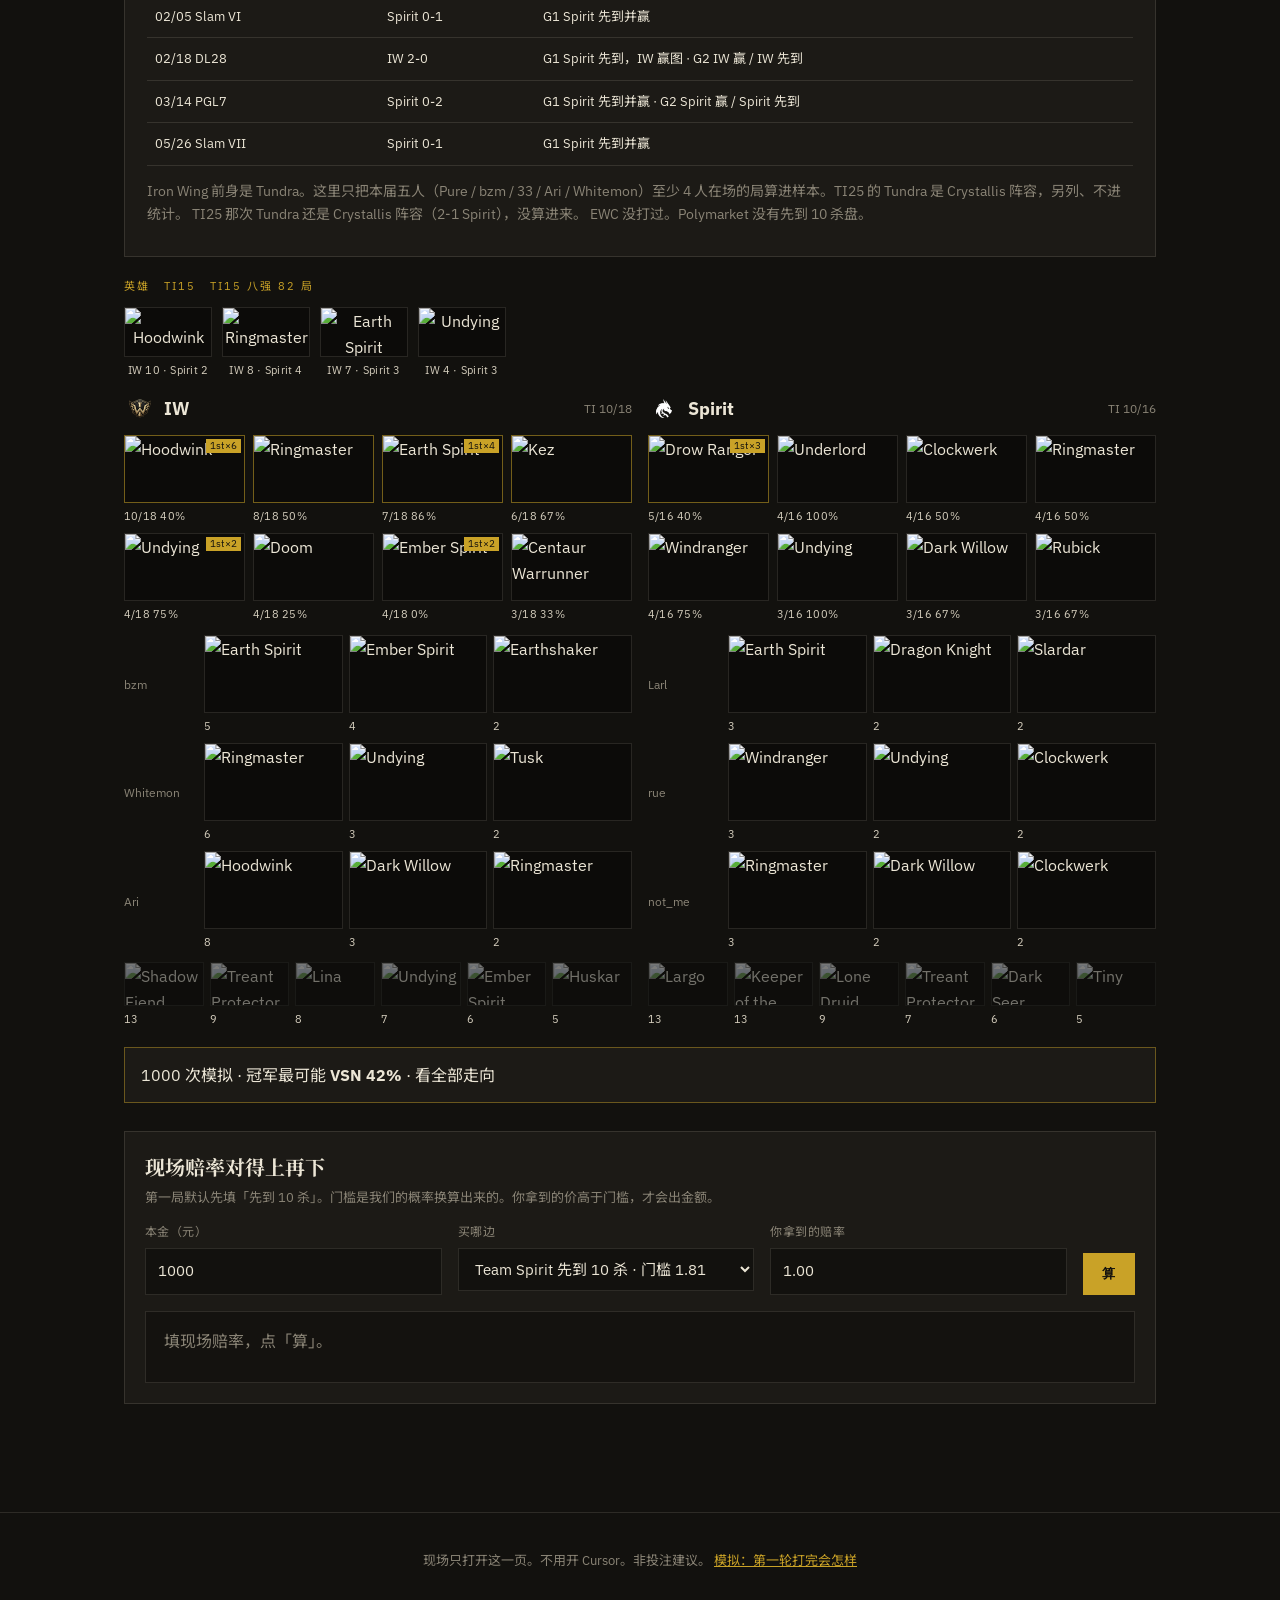
==== commit e7a7aeb2: "Never keep showing Game 1 after Game 2 exists. OpenDota leaves the finished lobby 'active', and a st" ====
--- a/web/index.html
+++ b/web/index.html
@@ -32,8 +32,8 @@
     <p>现场只打开这一页。不用开 Cursor。非投注建议。 <a href="./demo.html">模拟：第一轮打完会怎样</a></p>
   </footer>
   <script src="./data.js" onerror="document.getElementById('app').textContent='数据文件没下来，刷新一下。'"></script>
-  <script src="./odds.js?v=mapagent"></script>
-  <script src="./live.js?v=mapagent"></script>
-  <script src="./analysis.js?v=mapagent"></script>
+  <script src="./odds.js?v=g2now"></script>
+  <script src="./live.js?v=g2now"></script>
+  <script src="./analysis.js?v=g2now"></script>
 </body>
 </html>
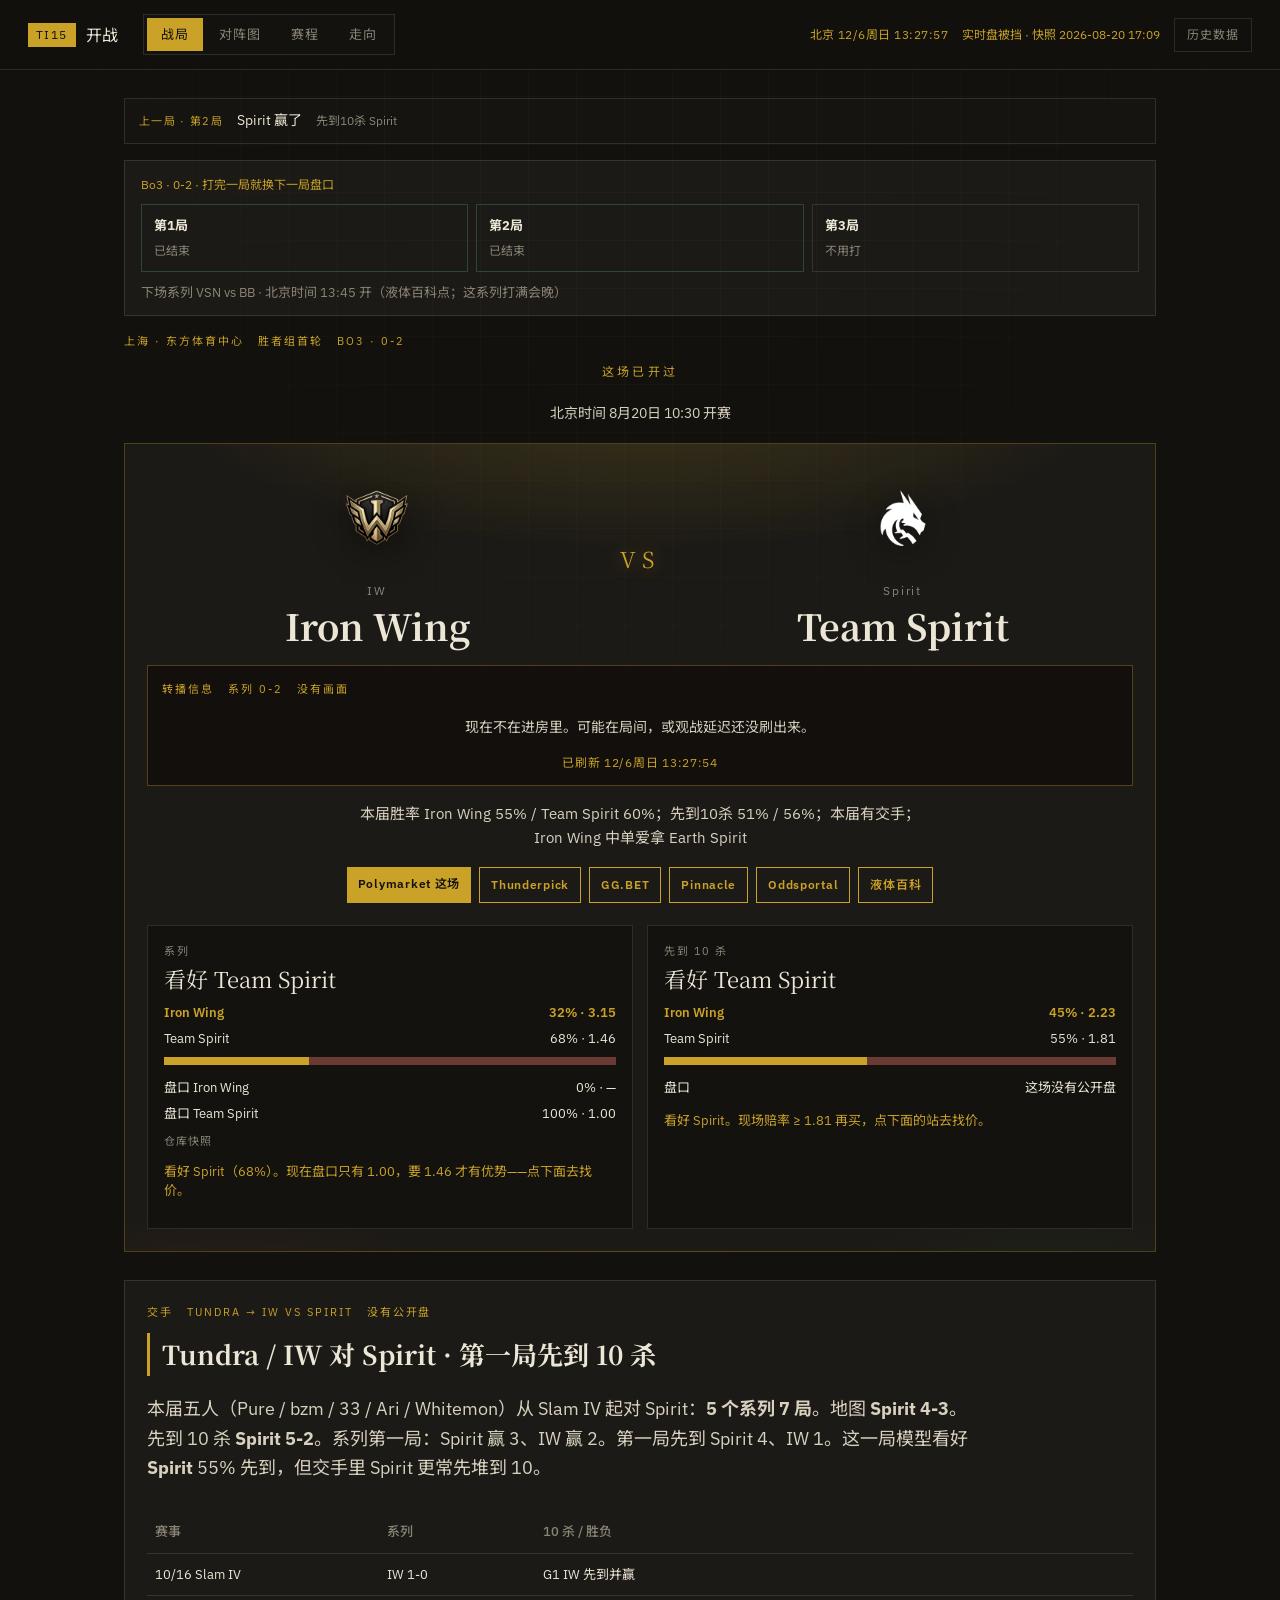
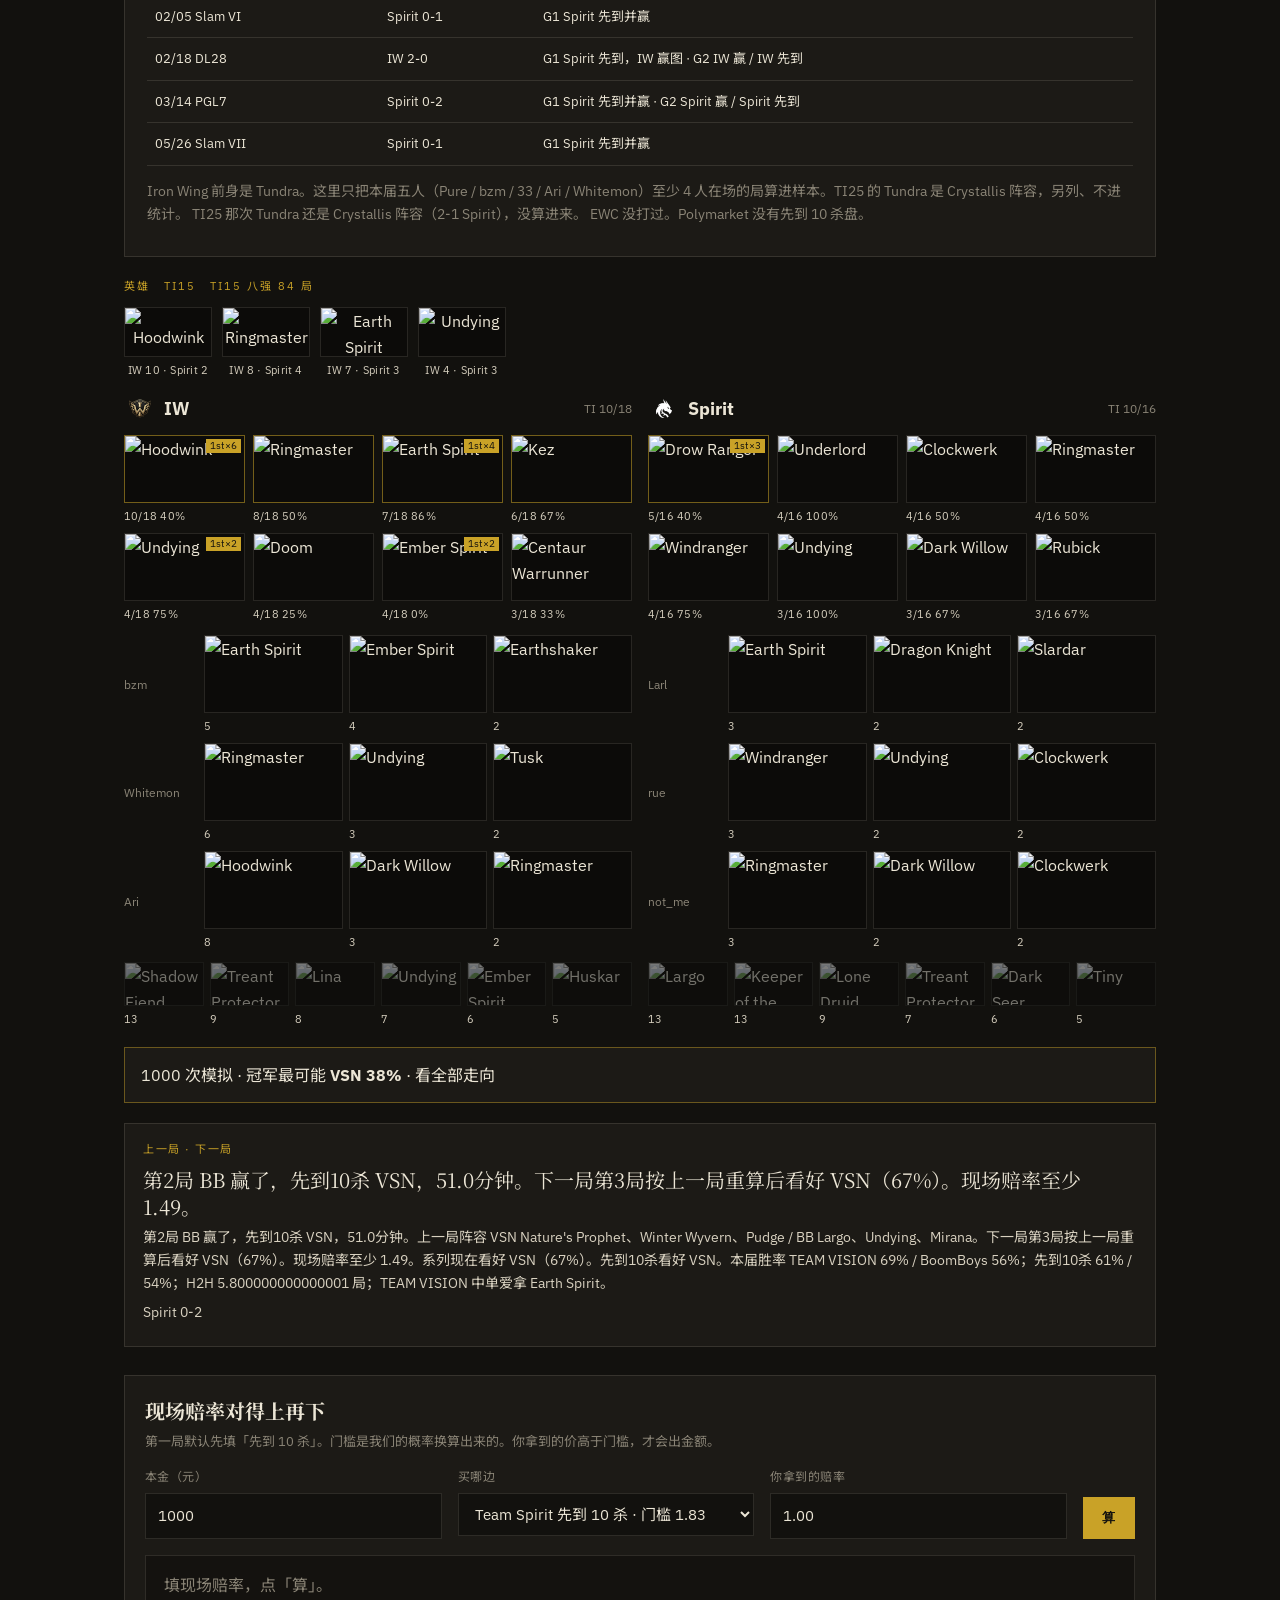
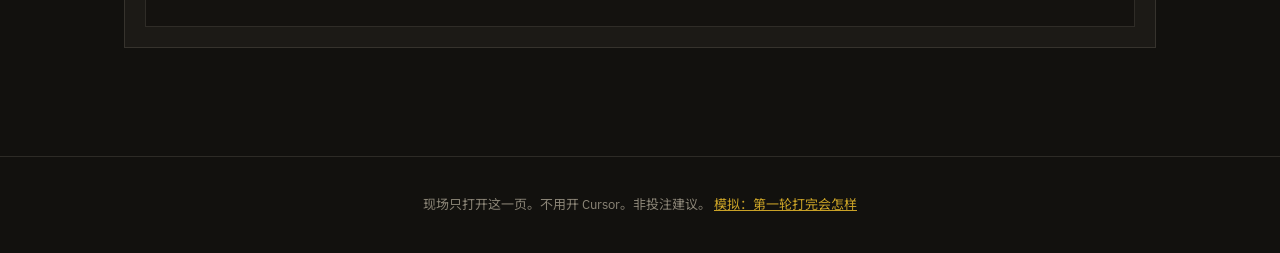
==== commit 7a40f8fd: "Keep the homepage on a live Bo3 even after the 3-hour kickoff window. A long Game 1+2 already pushed" ====
--- a/web/index.html
+++ b/web/index.html
@@ -32,8 +32,8 @@
     <p>现场只打开这一页。不用开 Cursor。非投注建议。 <a href="./demo.html">模拟：第一轮打完会怎样</a></p>
   </footer>
   <script src="./data.js" onerror="document.getElementById('app').textContent='数据文件没下来，刷新一下。'"></script>
-  <script src="./odds.js?v=g2now"></script>
-  <script src="./live.js?v=g2now"></script>
-  <script src="./analysis.js?v=g2now"></script>
+  <script src="./odds.js?v=venue"></script>
+  <script src="./live.js?v=venue"></script>
+  <script src="./analysis.js?v=venue"></script>
 </body>
 </html>
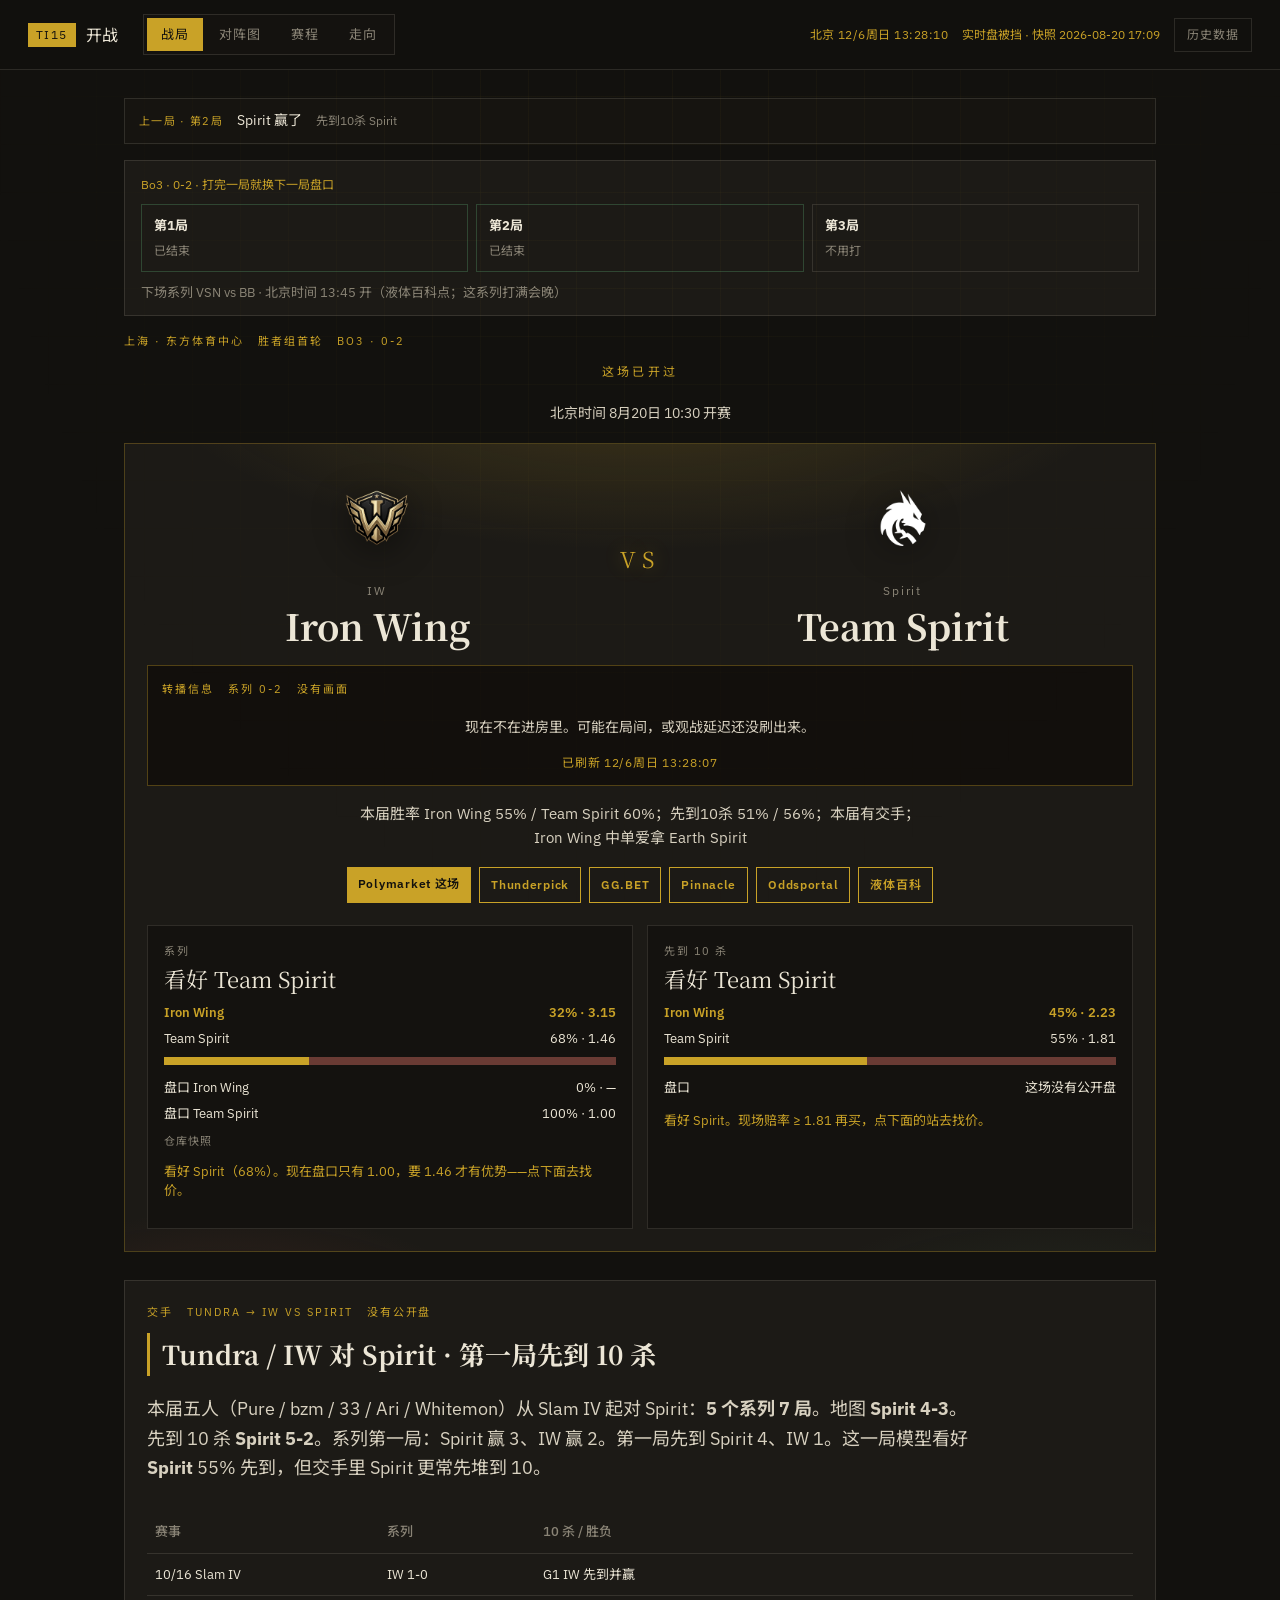
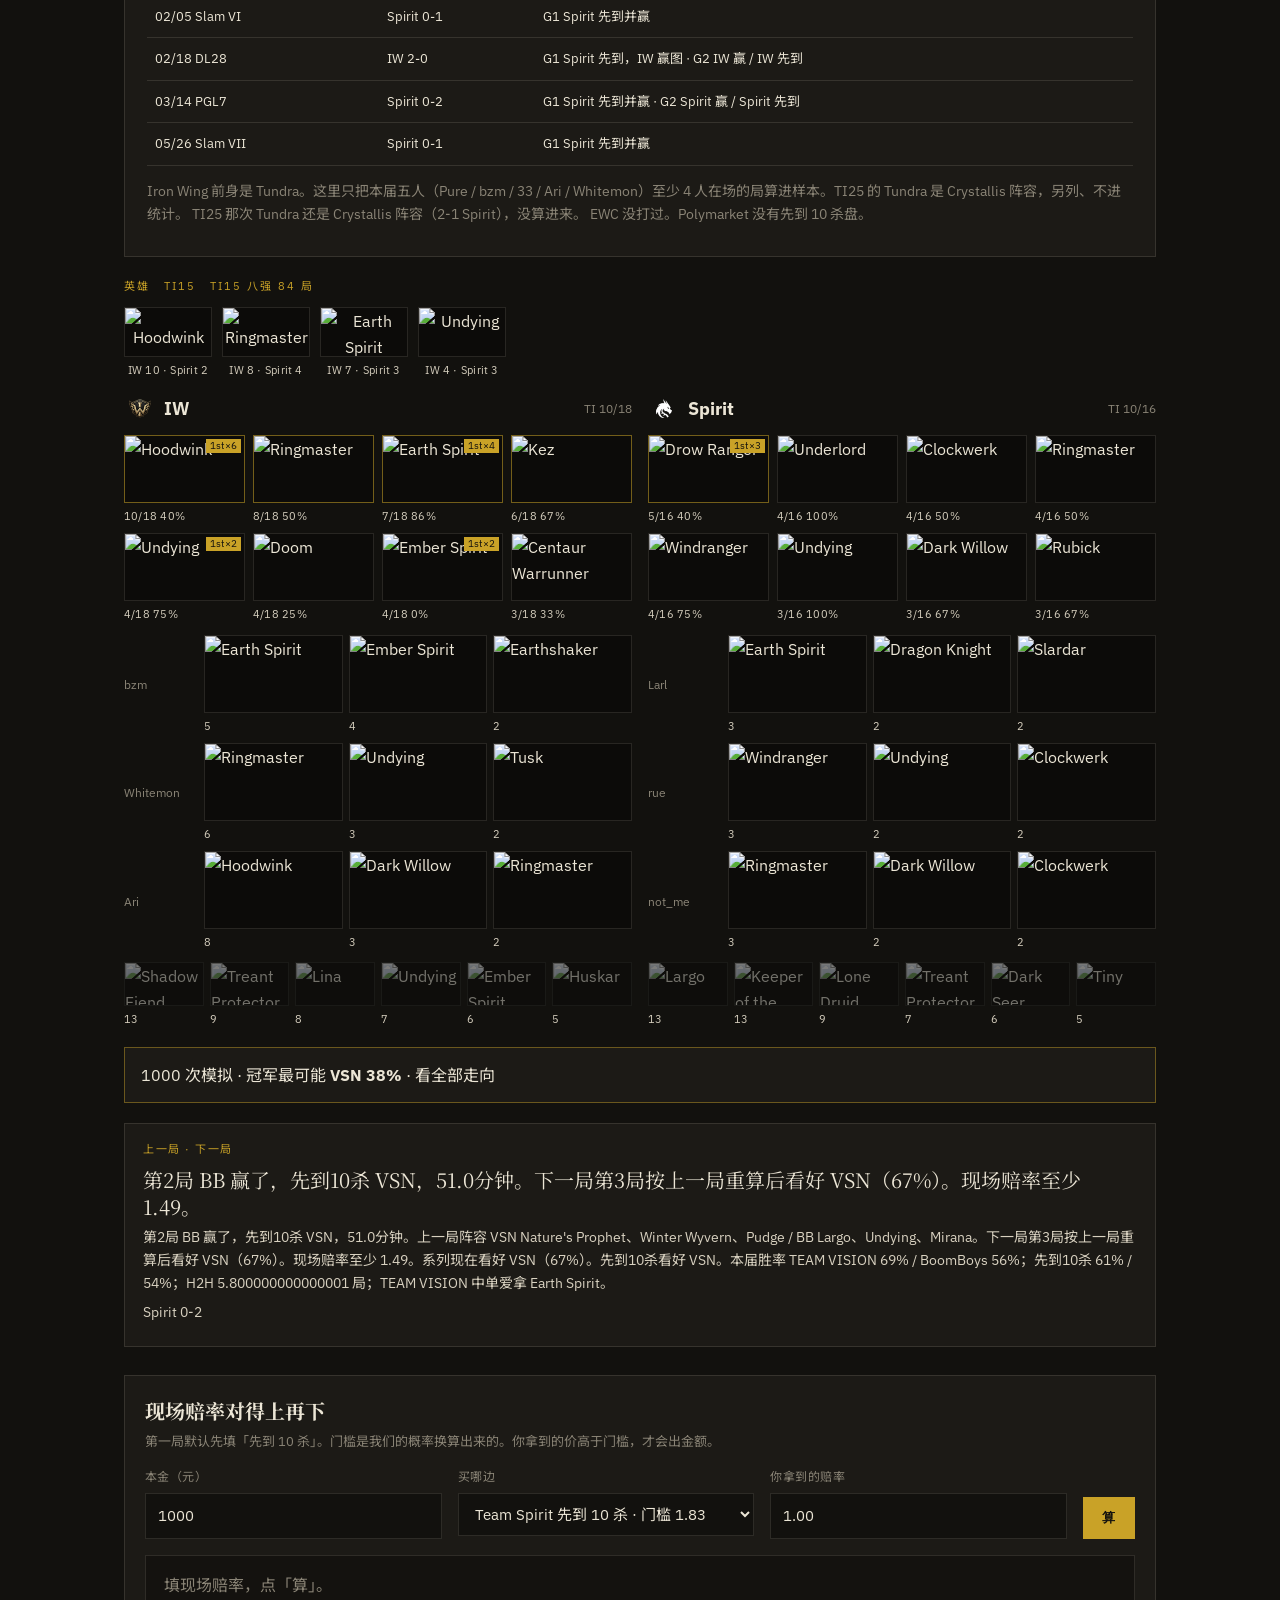
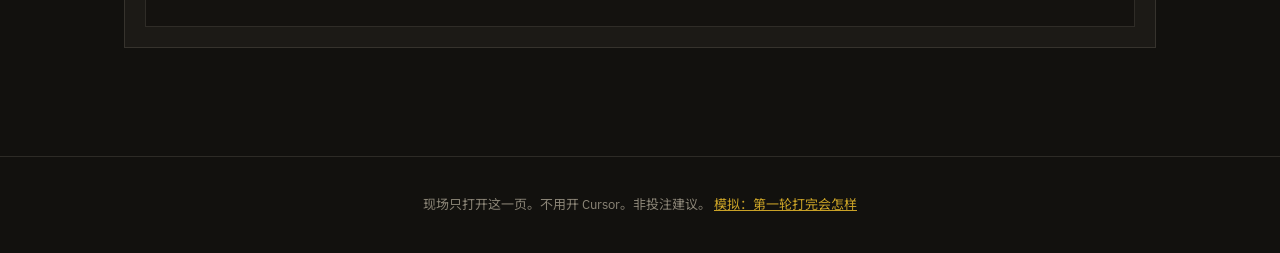
==== commit 21de3303: "Fill the next round from Liquipedia 2-1, even if OpenDota is still parsing. A finished series should" ====
--- a/web/index.html
+++ b/web/index.html
@@ -32,8 +32,8 @@
     <p>现场只打开这一页。不用开 Cursor。非投注建议。 <a href="./demo.html">模拟：第一轮打完会怎样</a></p>
   </footer>
   <script src="./data.js" onerror="document.getElementById('app').textContent='数据文件没下来，刷新一下。'"></script>
-  <script src="./odds.js?v=venue"></script>
-  <script src="./live.js?v=venue"></script>
-  <script src="./analysis.js?v=venue"></script>
+  <script src="./odds.js?v=venue2"></script>
+  <script src="./live.js?v=venue2"></script>
+  <script src="./analysis.js?v=venue2"></script>
 </body>
 </html>
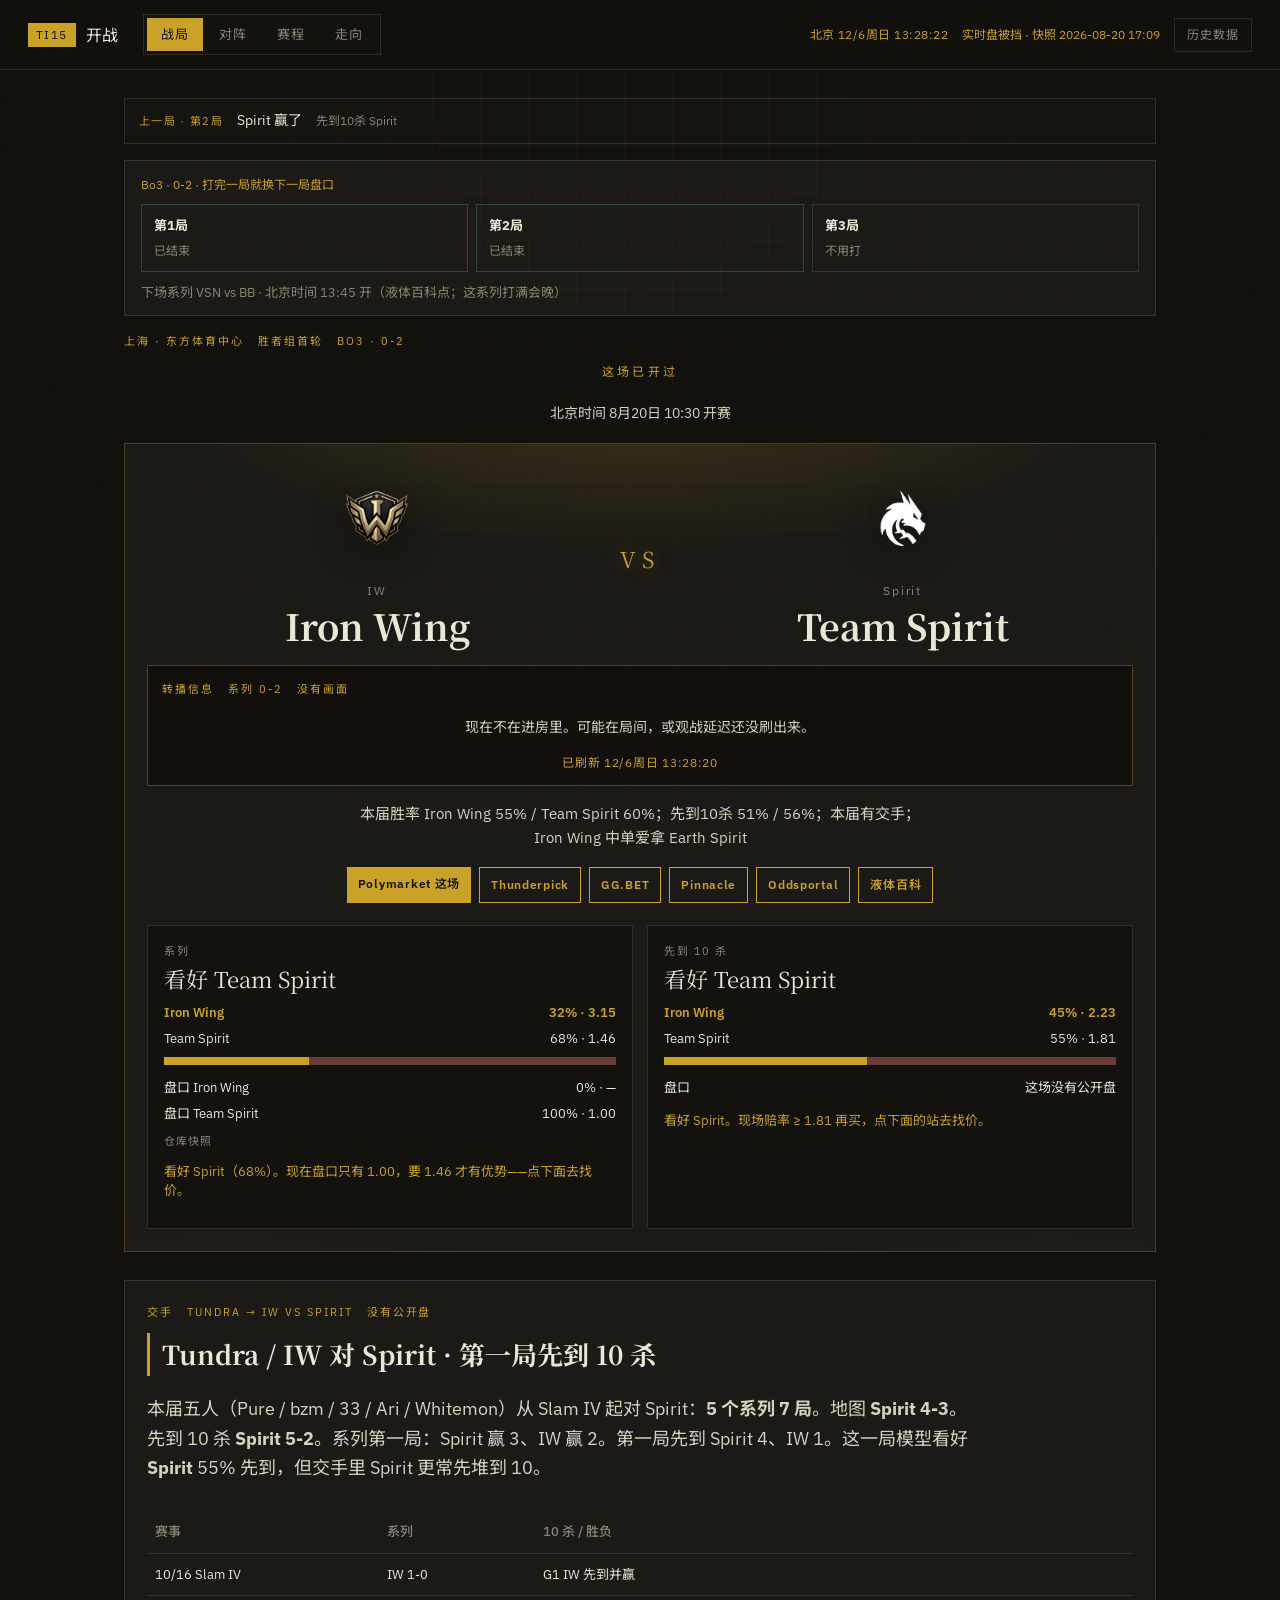
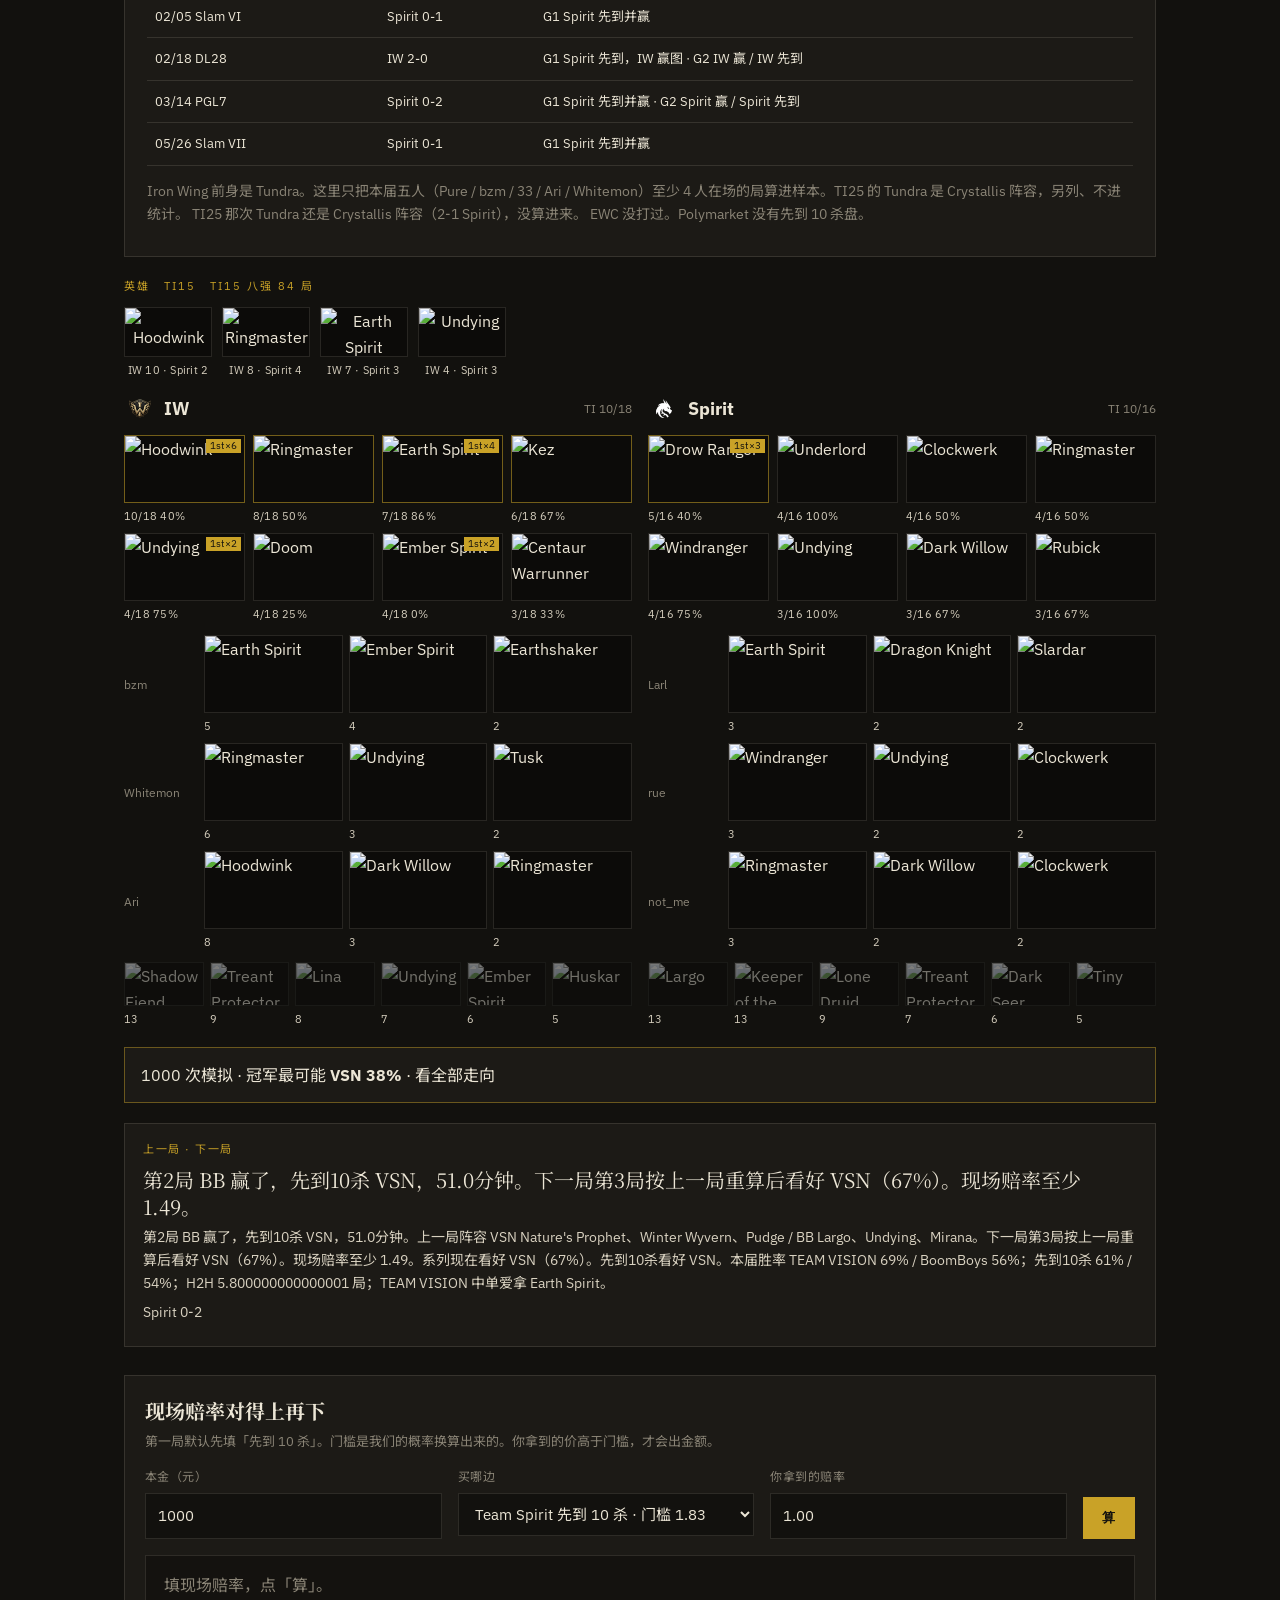
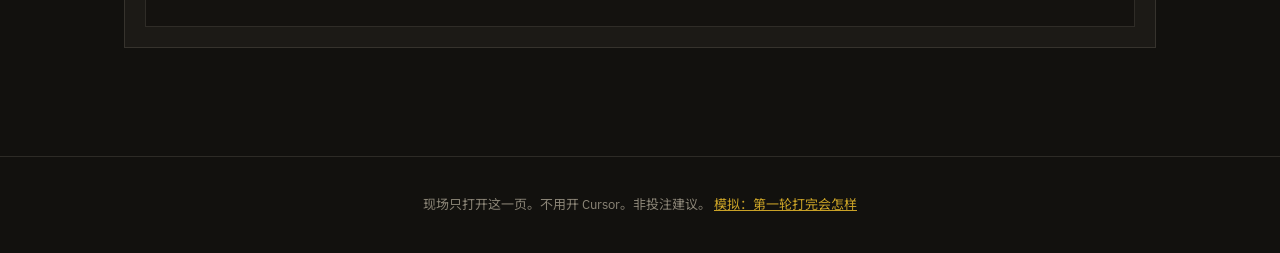
==== commit 537ec9ca: "Shrink the phone top bar to one row on iPhone. The live tabs were wrapping under the Beijing clock a" ====
--- a/web/index.html
+++ b/web/index.html
@@ -2,12 +2,13 @@
 <html lang="zh-CN">
 <head>
   <meta charset="UTF-8" />
-  <meta name="viewport" content="width=device-width, initial-scale=1" />
+  <meta name="viewport" content="width=device-width, initial-scale=1, viewport-fit=cover" />
+  <meta name="theme-color" content="#12110e" />
   <title>TI15 观赛</title>
   <link rel="preconnect" href="https://fonts.googleapis.com" />
   <link rel="preconnect" href="https://fonts.gstatic.com" crossorigin />
   <link href="https://fonts.googleapis.com/css2?family=IBM+Plex+Sans:wght@400;500;600&family=Noto+Sans+SC:wght@400;500;700&family=Noto+Serif+SC:wght@600;700&display=swap" rel="stylesheet" />
-  <link rel="stylesheet" href="./styles.css" />
+  <link rel="stylesheet" href="./styles.css?v=iphone" />
 </head>
 <body class="live-page">
   <div class="bg-grid"></div>
@@ -20,7 +21,7 @@
       <div class="clock-now" id="beijing-now">北京时间 …</div>
       <div class="status" id="odds-status">更新中…</div>
       <div class="history-wrap">
-        <button type="button" class="history-btn" id="history-btn" aria-expanded="false" aria-controls="history-menu">历史数据</button>
+        <button type="button" class="history-btn" id="history-btn" aria-expanded="false" aria-controls="history-menu">历史<span class="hist-rest">数据</span></button>
         <div class="history-menu" id="history-menu" hidden></div>
       </div>
     </div>
@@ -32,8 +33,8 @@
     <p>现场只打开这一页。不用开 Cursor。非投注建议。 <a href="./demo.html">模拟：第一轮打完会怎样</a></p>
   </footer>
   <script src="./data.js" onerror="document.getElementById('app').textContent='数据文件没下来，刷新一下。'"></script>
-  <script src="./odds.js?v=venue2"></script>
-  <script src="./live.js?v=venue2"></script>
-  <script src="./analysis.js?v=venue2"></script>
+  <script src="./odds.js?v=iphone"></script>
+  <script src="./live.js?v=iphone"></script>
+  <script src="./analysis.js?v=iphone"></script>
 </body>
 </html>
--- a/web/styles.css
+++ b/web/styles.css
@@ -11,7 +11,7 @@
 }
 
 * { box-sizing: border-box; }
-html { scroll-behavior: smooth; }
+html { scroll-behavior: smooth; -webkit-text-size-adjust: 100%; text-size-adjust: 100%; }
 body {
   margin: 0;
   color: var(--paper);
@@ -59,11 +59,12 @@
 }
 .live-tabs {
   display: flex;
-  flex-wrap: wrap;
+  flex-wrap: nowrap;
   gap: 2px;
   padding: 3px;
   border: 1px solid var(--line);
   background: #14120f;
+  min-width: 0;
 }
 .live-tab {
   border: 0;
@@ -96,6 +97,7 @@
   font-size: 12px;
   letter-spacing: 0.08em;
   cursor: pointer;
+  white-space: nowrap;
 }
 .history-btn:hover, .history-btn.open { color: var(--gold); border-color: var(--gold); }
 .history-menu {
@@ -1312,9 +1314,31 @@
   .grid-2, .ia, .matches, .phases, .hero-meta, .stat-row, .compare, .lenses, .draft, .stake-stats, .calc-form, .markets, .slate-row, .live-calc .calc-form, .sched-days, .f10k-pair, .hero-pair { grid-template-columns: 1fr; }
   .hero-grid { grid-template-columns: repeat(4, 1fr); }
   nav { display: none; }
-  .topbar { padding: 12px 16px; gap: 12px; }
-  .status, .clock-now { font-size: 11px; }
-  .live-tab { padding: 6px 10px; font-size: 12px; }
+  .topbar {
+    flex-wrap: nowrap;
+    align-items: center;
+    padding: 4px max(10px, env(safe-area-inset-right, 0px)) 4px max(10px, env(safe-area-inset-left, 0px));
+    gap: 8px;
+    line-height: 1.2;
+  }
+  .status, .clock-now { display: none; }
+  .brand > span:not(.aegis) { display: none; }
+  .hist-rest { display: none; }
+  .live-tabs {
+    flex: 1;
+    justify-content: stretch;
+    padding: 2px;
+  }
+  .live-tab {
+    flex: 1;
+    padding: 8px 4px;
+    font-size: 13px;
+    letter-spacing: 0;
+    white-space: nowrap;
+  }
+  .history-btn { padding: 8px 10px; font-size: 13px; letter-spacing: 0; }
+  .live-main { padding: 10px 12px 28px; }
+  .live-page footer { padding: 12px 12px calc(12px + env(safe-area-inset-bottom, 0px)); }
   .live-teams { gap: 8px; }
   .live-poster { padding: 20px 16px; }
   .crest { width: 72px; height: 72px; }
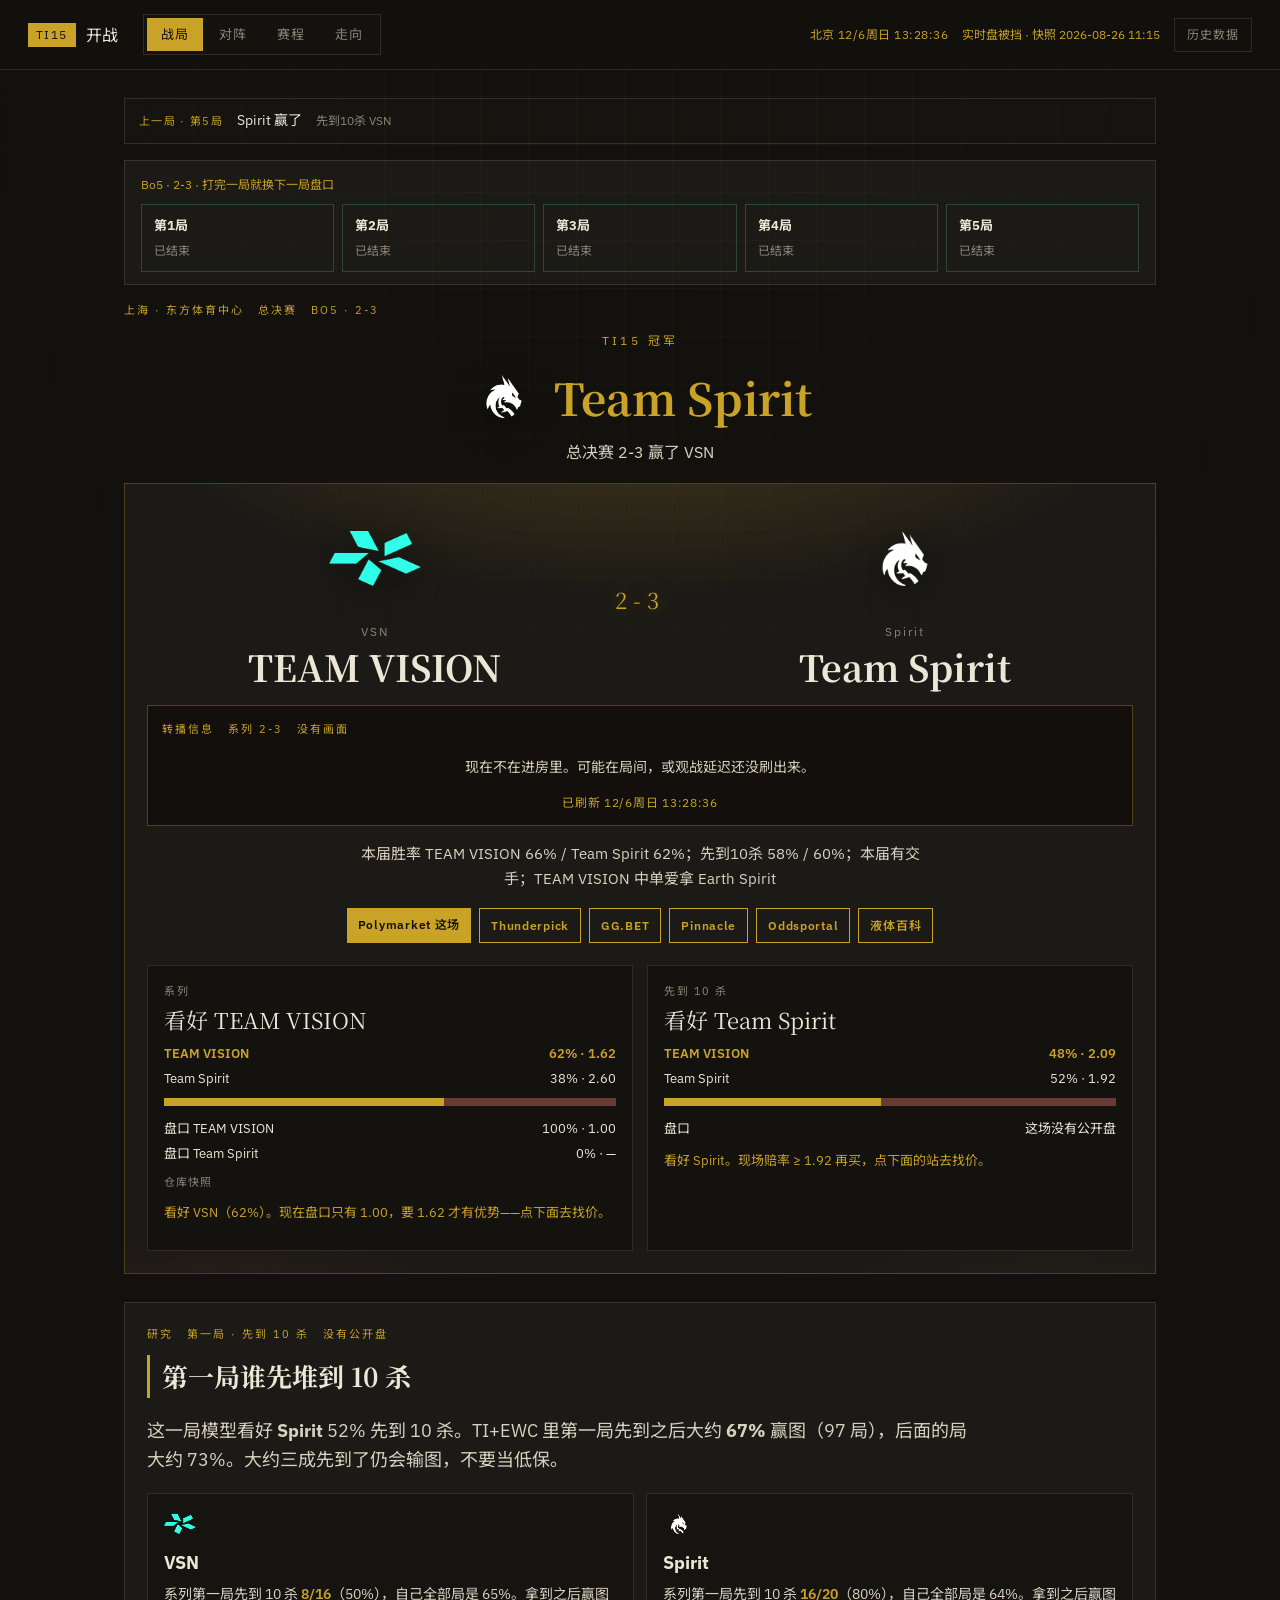
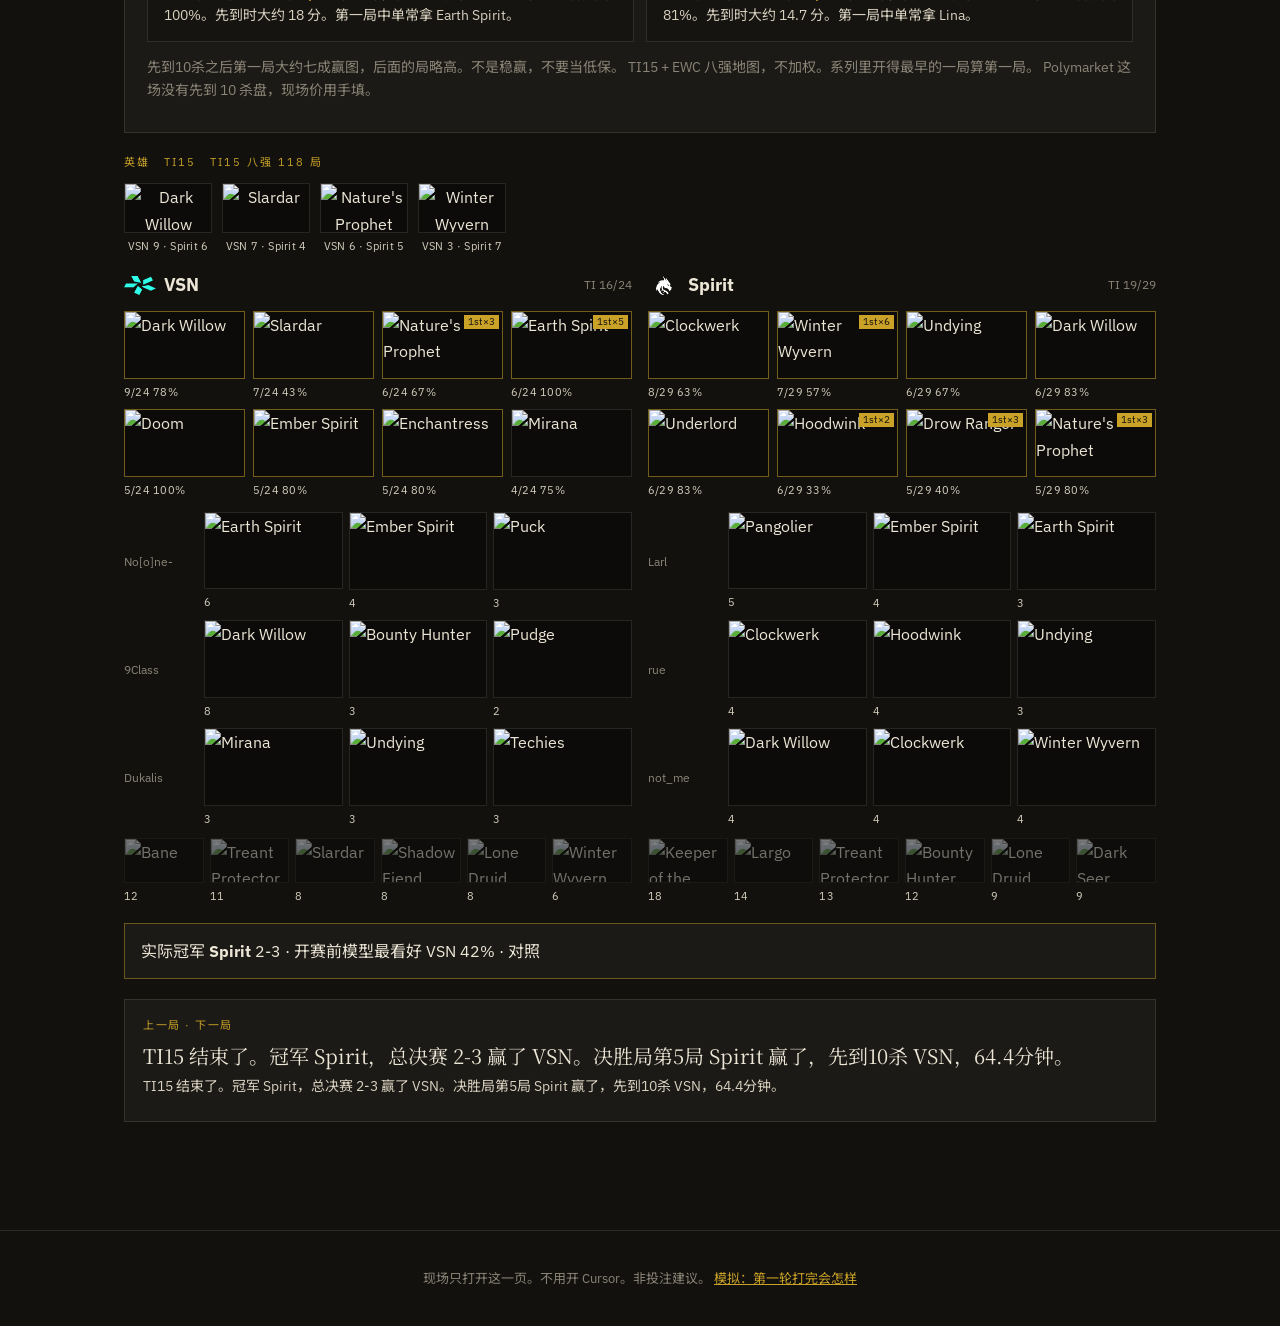
==== commit a091c5fd: "Fix the TI15 champion: Spirit 3-2, not VSN. The bracket merger dumped every VSN–Spirit map into the " ====
--- a/web/index.html
+++ b/web/index.html
@@ -8,7 +8,7 @@
   <link rel="preconnect" href="https://fonts.googleapis.com" />
   <link rel="preconnect" href="https://fonts.gstatic.com" crossorigin />
   <link href="https://fonts.googleapis.com/css2?family=IBM+Plex+Sans:wght@400;500;600&family=Noto+Sans+SC:wght@400;500;700&family=Noto+Serif+SC:wght@600;700&display=swap" rel="stylesheet" />
-  <link rel="stylesheet" href="./styles.css?v=iphone" />
+  <link rel="stylesheet" href="./styles.css?v=champ" />
 </head>
 <body class="live-page">
   <div class="bg-grid"></div>
@@ -33,8 +33,8 @@
     <p>现场只打开这一页。不用开 Cursor。非投注建议。 <a href="./demo.html">模拟：第一轮打完会怎样</a></p>
   </footer>
   <script src="./data.js" onerror="document.getElementById('app').textContent='数据文件没下来，刷新一下。'"></script>
-  <script src="./odds.js?v=iphone"></script>
-  <script src="./live.js?v=iphone"></script>
-  <script src="./analysis.js?v=iphone"></script>
+  <script src="./odds.js?v=champ"></script>
+  <script src="./live.js?v=champ"></script>
+  <script src="./analysis.js?v=champ"></script>
 </body>
 </html>
--- a/web/styles.css
+++ b/web/styles.css
@@ -611,11 +611,25 @@
   font-size: 11px;
   letter-spacing: 0.16em;
 }
-.clock-kickoff {
-  margin-top: 10px;
-  color: #d8d1c0;
-  font-size: 14px;
-}
+.champ-banner {
+  text-align: center;
+  margin: 0 0 18px;
+}
+.champ-name {
+  display: flex;
+  align-items: center;
+  justify-content: center;
+  gap: 14px;
+  margin: 8px 0 6px;
+}
+.champ-name h1 {
+  font-family: "Noto Serif SC", serif;
+  font-size: clamp(28px, 5vw, 44px);
+  margin: 0;
+  color: var(--gold);
+}
+.champ-name .crest { margin: 0; width: 72px; height: 72px; }
+.champ-banner p { margin: 0; color: #d8d1c0; }
 .live-pulse {
   display: inline-block;
   font-family: "Noto Serif SC", serif;
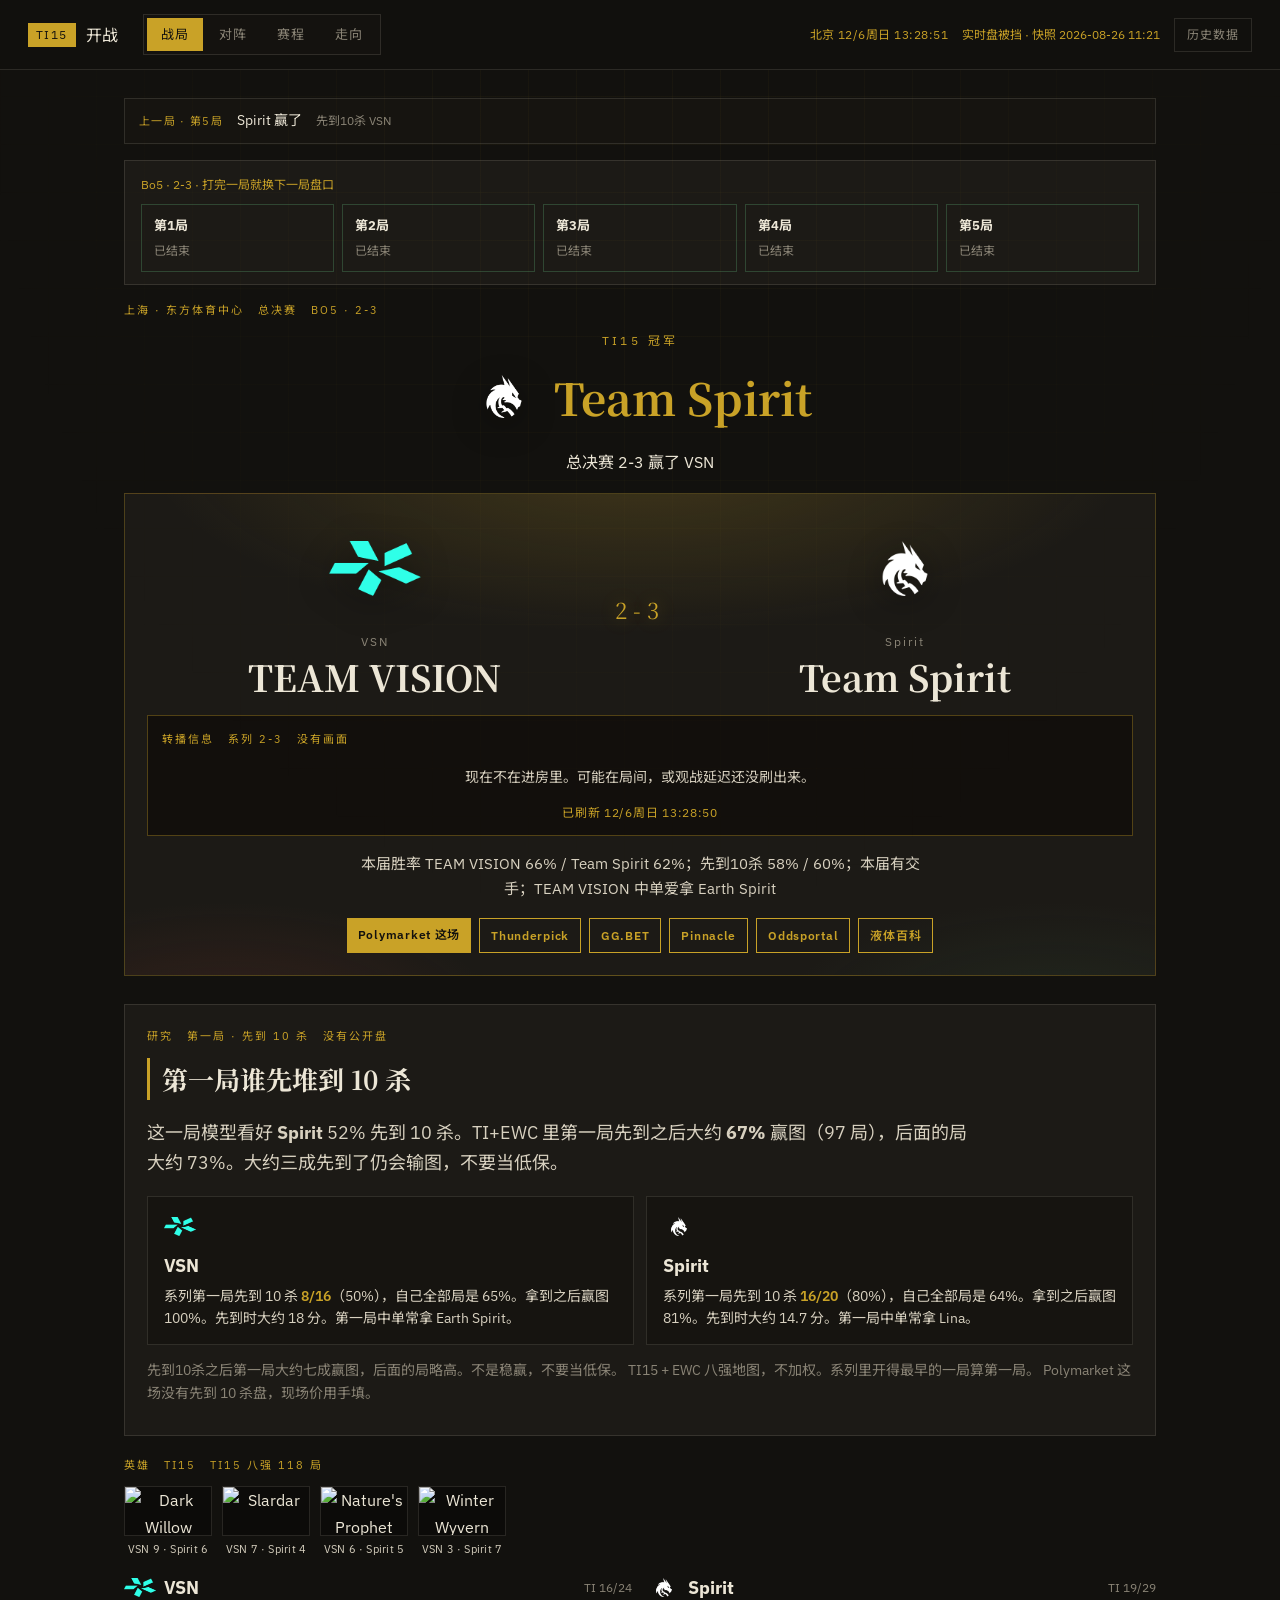
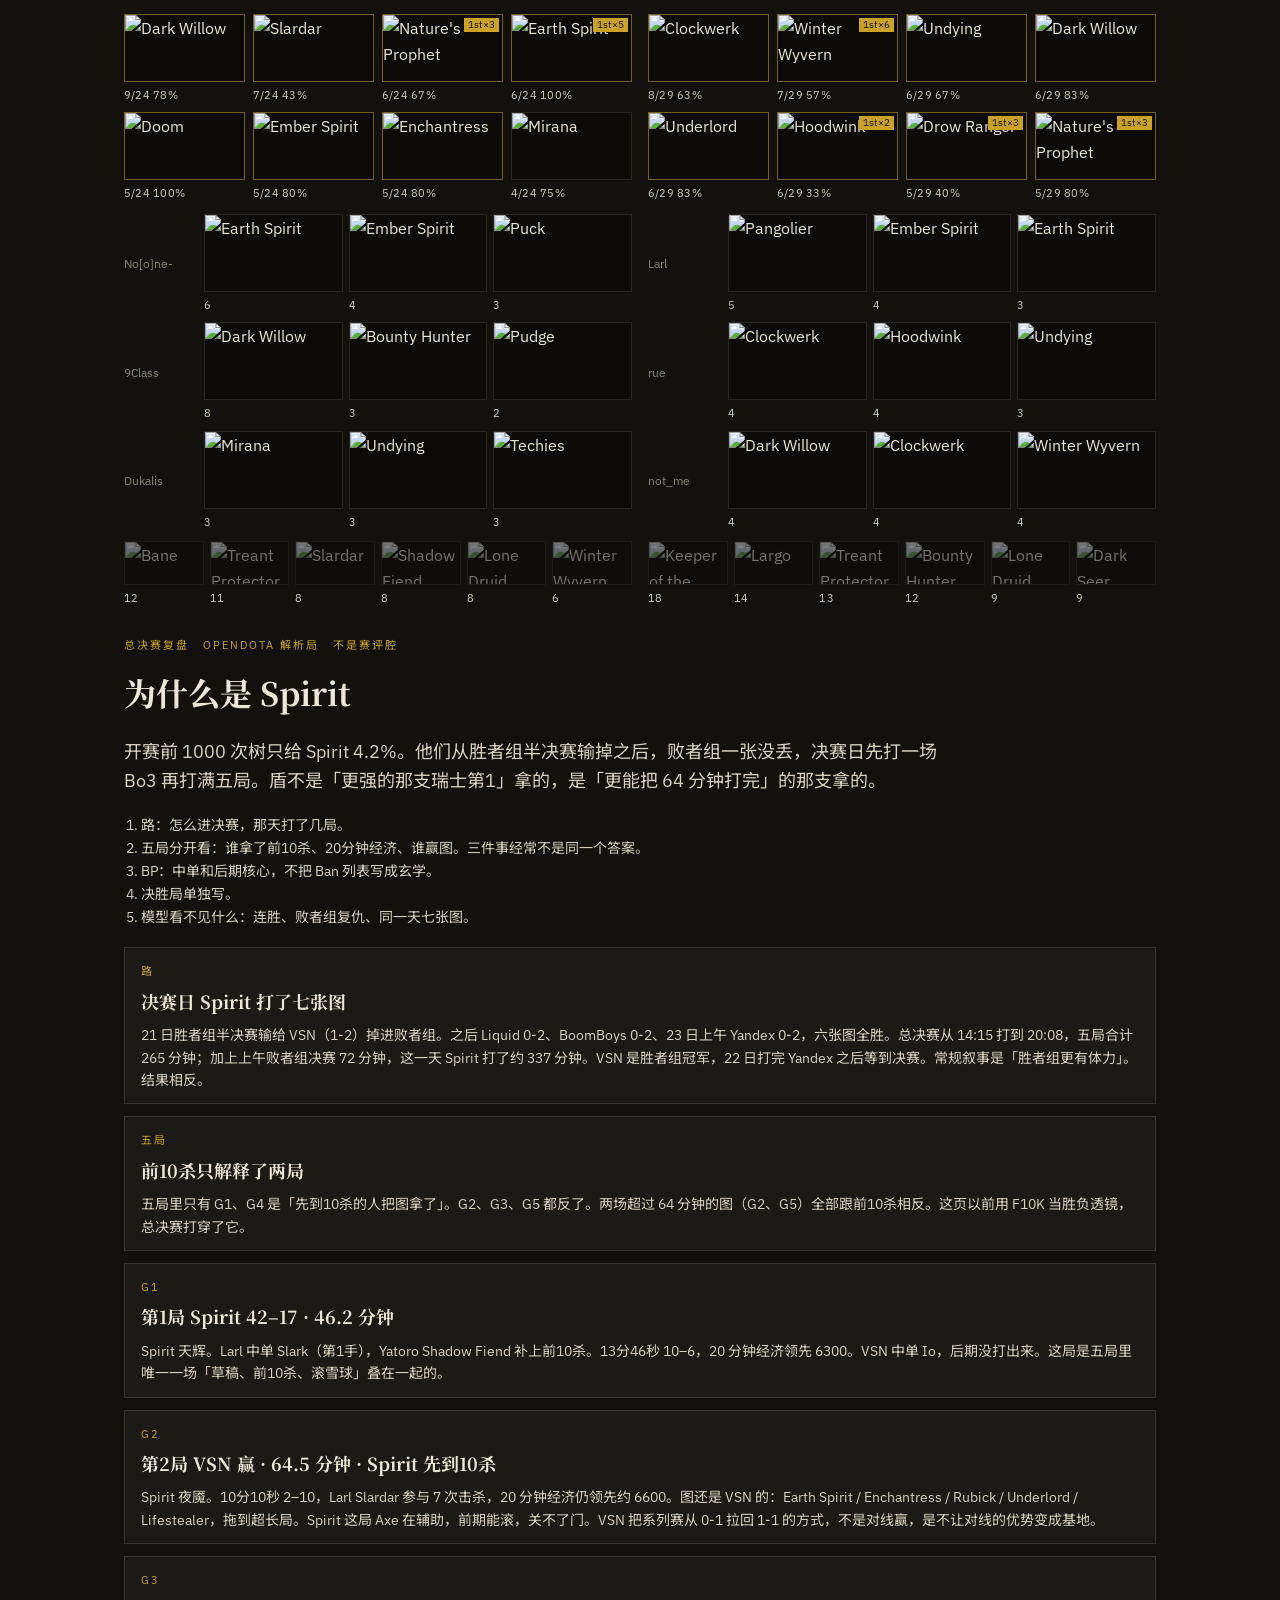
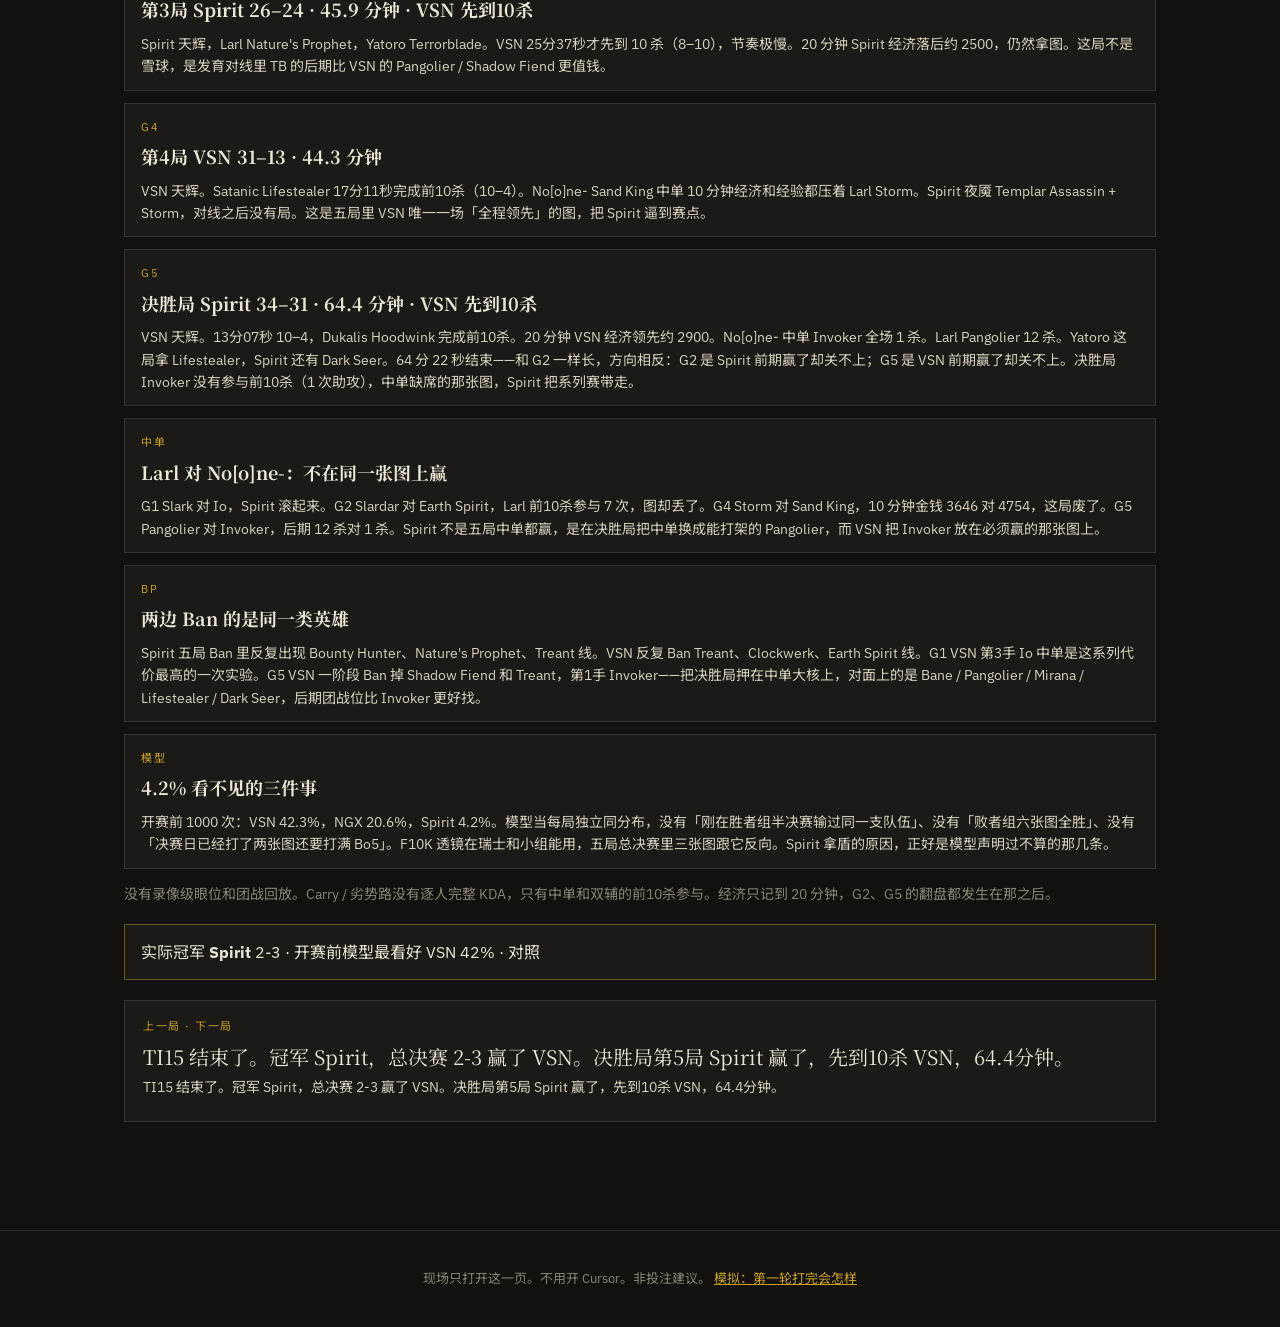
==== commit 4f396f71: "Add a Grand Final recap: why Spirit won TI15. F10K only explained two of five maps. The two 64-minut" ====
--- a/web/index.html
+++ b/web/index.html
@@ -8,7 +8,7 @@
   <link rel="preconnect" href="https://fonts.googleapis.com" />
   <link rel="preconnect" href="https://fonts.gstatic.com" crossorigin />
   <link href="https://fonts.googleapis.com/css2?family=IBM+Plex+Sans:wght@400;500;600&family=Noto+Sans+SC:wght@400;500;700&family=Noto+Serif+SC:wght@600;700&display=swap" rel="stylesheet" />
-  <link rel="stylesheet" href="./styles.css?v=champ" />
+  <link rel="stylesheet" href="./styles.css?v=recap" />
 </head>
 <body class="live-page">
   <div class="bg-grid"></div>
@@ -33,8 +33,8 @@
     <p>现场只打开这一页。不用开 Cursor。非投注建议。 <a href="./demo.html">模拟：第一轮打完会怎样</a></p>
   </footer>
   <script src="./data.js" onerror="document.getElementById('app').textContent='数据文件没下来，刷新一下。'"></script>
-  <script src="./odds.js?v=champ"></script>
-  <script src="./live.js?v=champ"></script>
-  <script src="./analysis.js?v=champ"></script>
+  <script src="./odds.js?v=recap"></script>
+  <script src="./live.js?v=recap"></script>
+  <script src="./analysis.js?v=recap"></script>
 </body>
 </html>
--- a/web/styles.css
+++ b/web/styles.css
@@ -629,7 +629,38 @@
   color: var(--gold);
 }
 .champ-name .crest { margin: 0; width: 72px; height: 72px; }
-.champ-banner p { margin: 0; color: #d8d1c0; }
+.gf-recap { margin: 28px 0 8px; }
+.gf-recap h2 {
+  font-family: "Noto Serif SC", serif;
+  font-size: clamp(22px, 4vw, 32px);
+  margin: 8px 0 12px;
+  border: 0;
+  padding: 0;
+}
+.recap-method {
+  color: #d8d1c0;
+  font-size: 14px;
+  padding-left: 1.2em;
+  margin: 0 0 18px;
+}
+.recap-grid { display: grid; gap: 12px; }
+.recap-block {
+  background: var(--card);
+  border: 1px solid var(--line);
+  padding: 14px 16px 12px;
+}
+.recap-block .t {
+  color: var(--gold);
+  font-size: 11px;
+  letter-spacing: 0.14em;
+  text-transform: uppercase;
+}
+.recap-block h3 {
+  margin: 6px 0 8px;
+  font-size: 18px;
+  font-family: "Noto Serif SC", serif;
+}
+.recap-block p { margin: 0; color: #d8d1c0; font-size: 14px; line-height: 1.6; }
 .live-pulse {
   display: inline-block;
   font-family: "Noto Serif SC", serif;
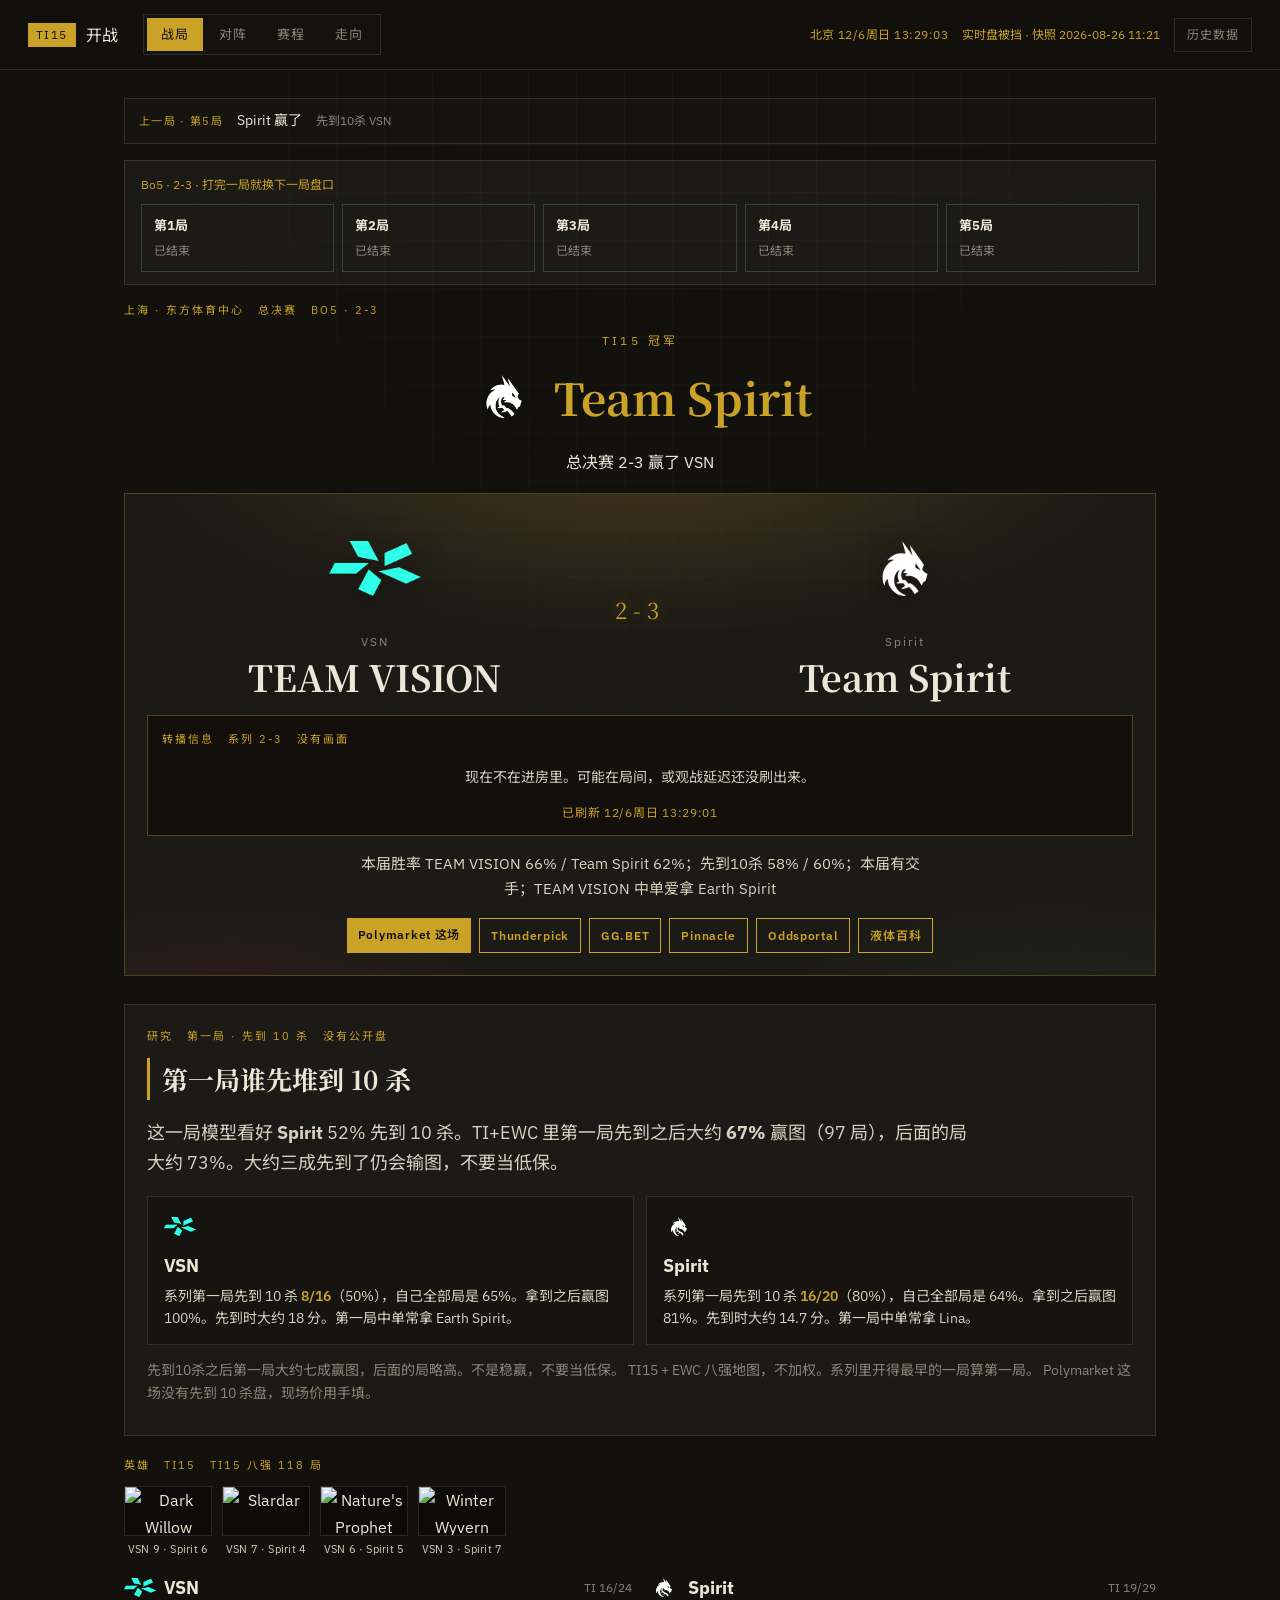
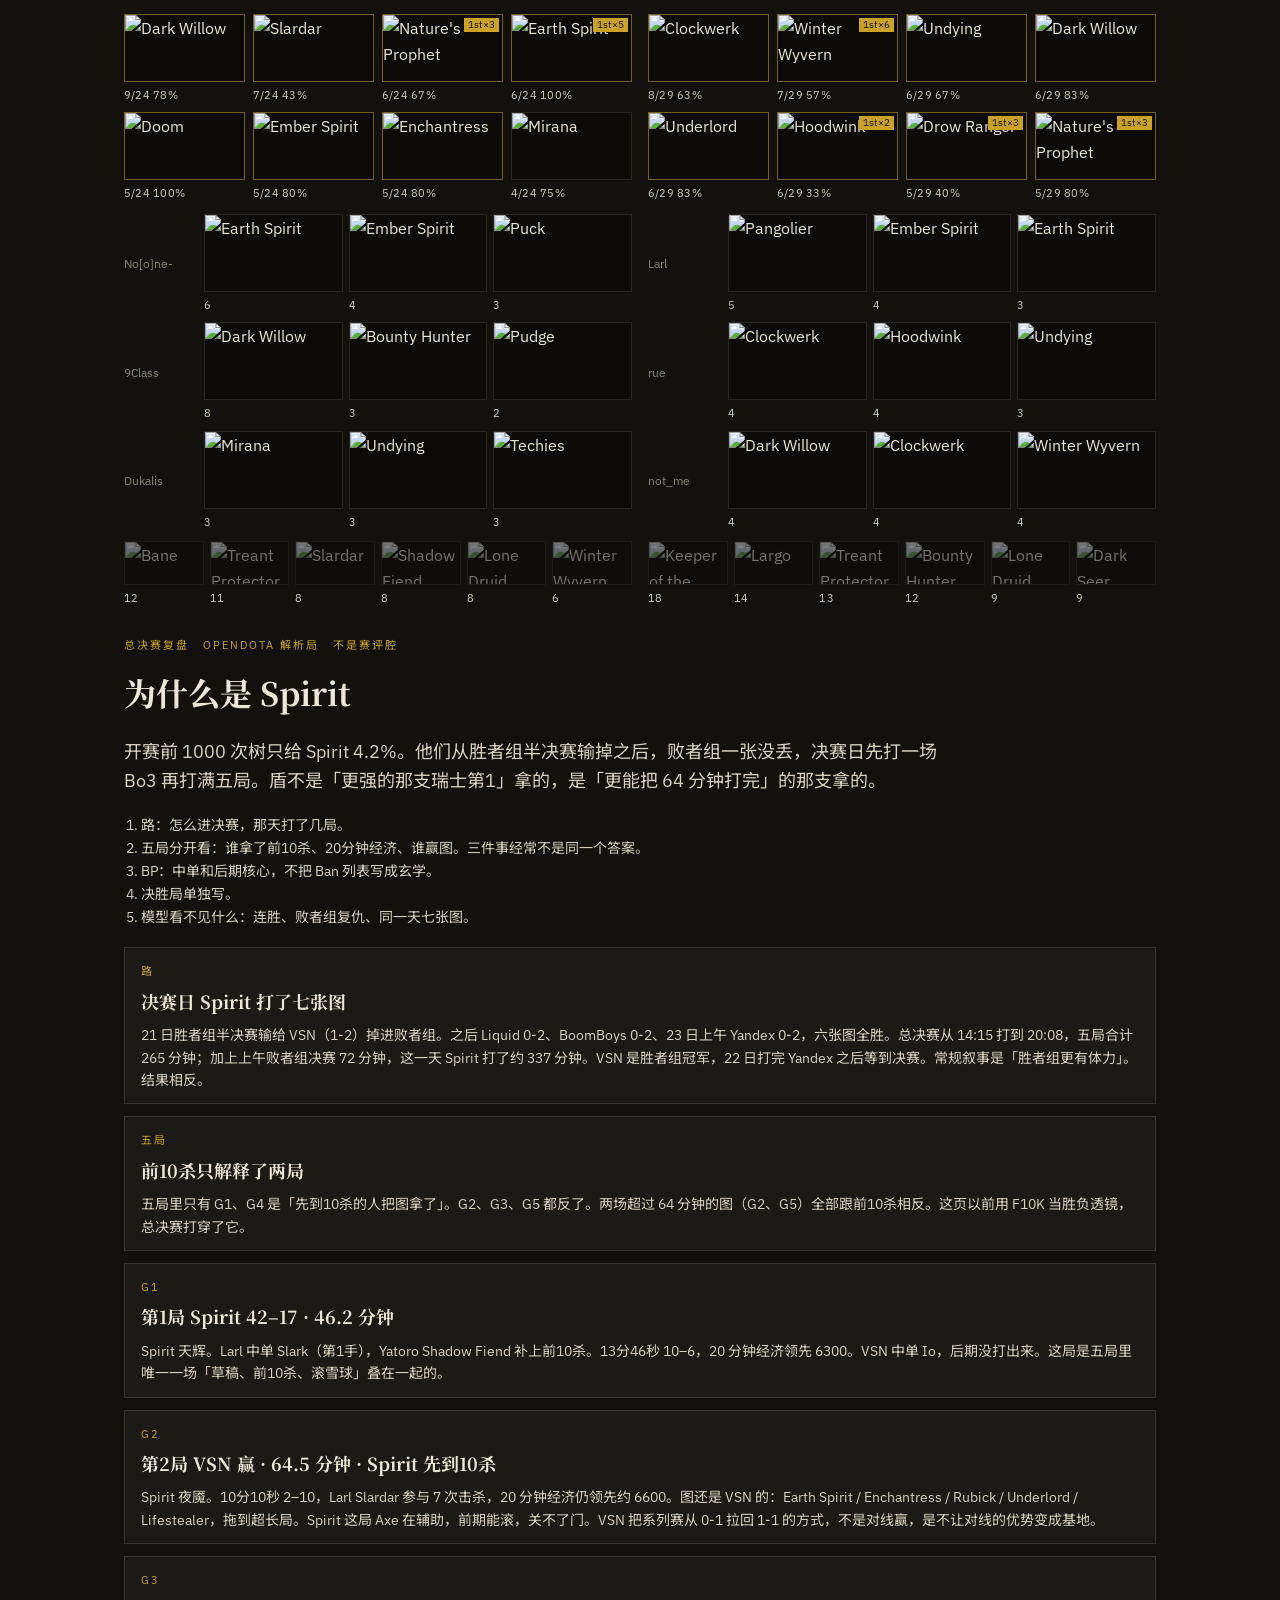
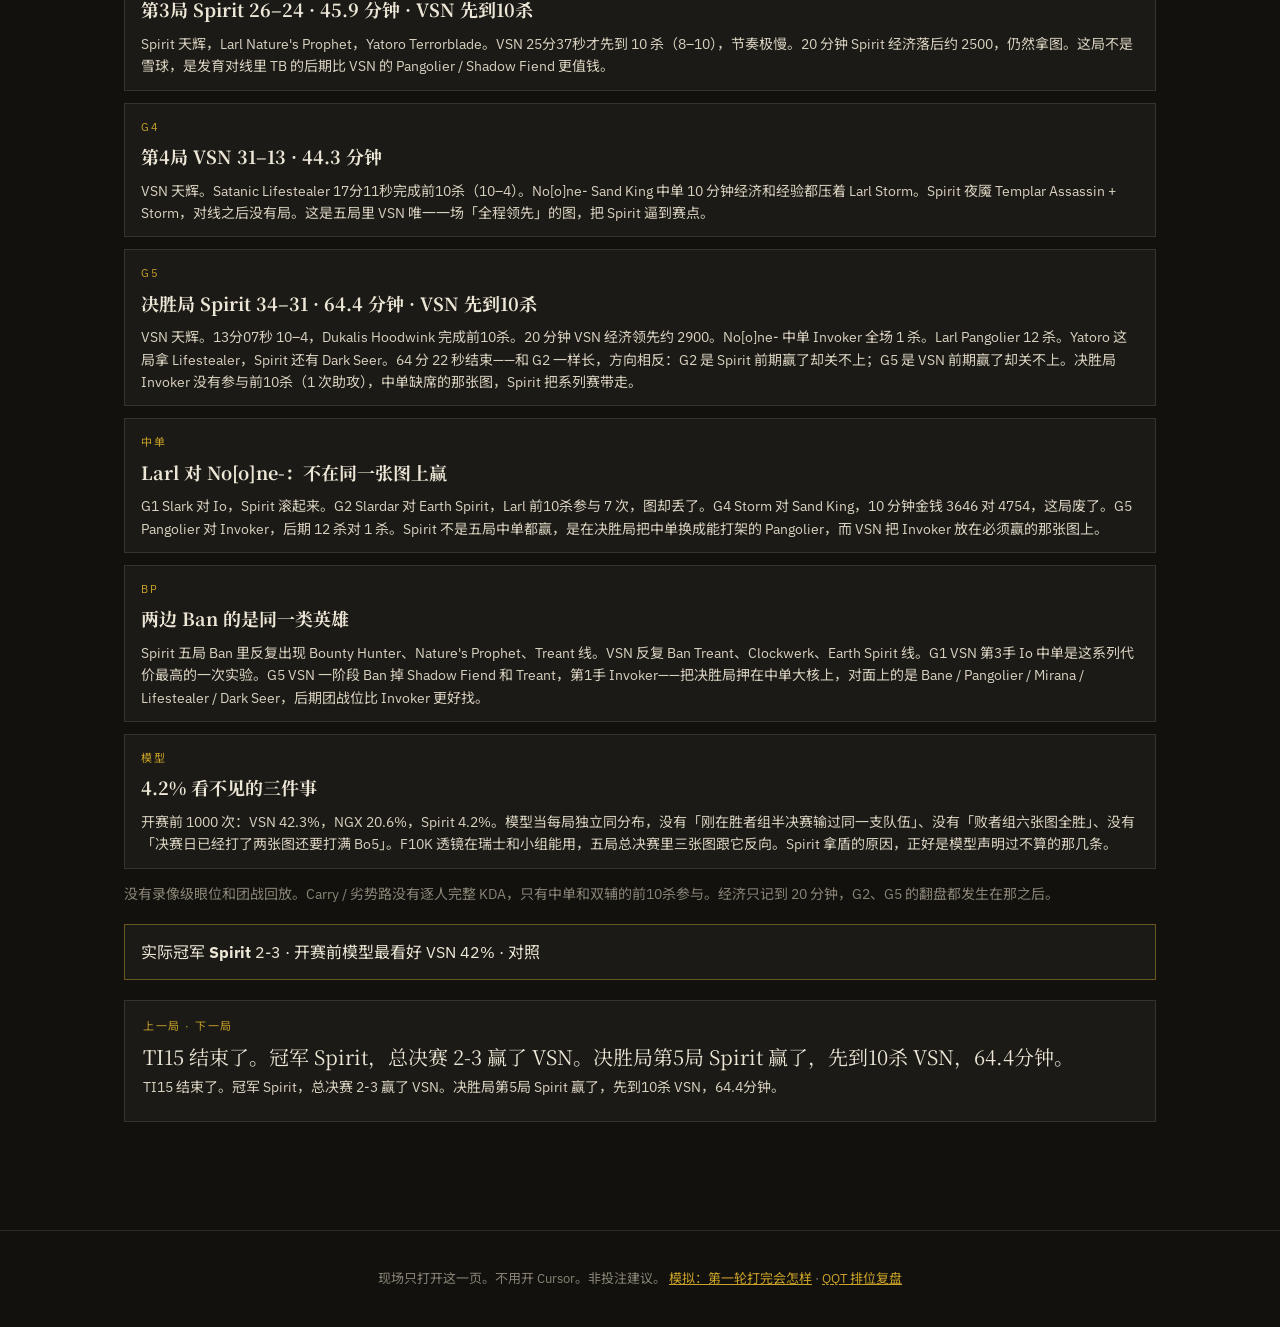
==== commit cf5f603d: "Add a QQT ranked scout page with 08:00 CST Cursor updates. Pull the last 120 days of ranked games fr" ====
--- a/web/index.html
+++ b/web/index.html
@@ -30,7 +30,7 @@
     <div id="app">加载中…</div>
   </main>
   <footer>
-    <p>现场只打开这一页。不用开 Cursor。非投注建议。 <a href="./demo.html">模拟：第一轮打完会怎样</a></p>
+    <p>现场只打开这一页。不用开 Cursor。非投注建议。 <a href="./demo.html">模拟：第一轮打完会怎样</a> · <a href="./player.html">QQT 排位复盘</a></p>
   </footer>
   <script src="./data.js" onerror="document.getElementById('app').textContent='数据文件没下来，刷新一下。'"></script>
   <script src="./odds.js?v=recap"></script>
--- a/web/styles.css
+++ b/web/styles.css
@@ -1391,3 +1391,58 @@
   .tree-path li { grid-template-columns: 1fr; }
   .clock-cell { min-width: 64px; }
 }
+
+.player-pos {
+  color: var(--gold);
+  font-weight: 600;
+  max-width: 46em;
+}
+.player-focus {
+  list-style: none;
+  padding: 0;
+  margin: 0;
+  display: grid;
+  gap: 8px;
+}
+.player-focus li {
+  border: 1px solid var(--line);
+  background: var(--card);
+  padding: 10px 14px;
+}
+.player-kind {
+  color: var(--gold);
+  margin-right: 8px;
+  font-size: 12px;
+  letter-spacing: 0.08em;
+}
+.player-table-wrap { overflow-x: auto; }
+.player-table {
+  width: 100%;
+  border-collapse: collapse;
+  font-size: 13px;
+}
+.player-table th {
+  text-align: left;
+  color: var(--mute);
+  font-weight: 500;
+  padding: 8px 10px;
+  border-bottom: 1px solid var(--line);
+  white-space: nowrap;
+}
+.player-table td {
+  padding: 8px 10px;
+  border-bottom: 1px solid var(--line);
+  white-space: nowrap;
+}
+.player-table tr.is-win td:nth-child(2) { color: var(--moss); font-weight: 600; }
+.player-table tr.is-loss td:nth-child(2) { color: var(--blood); font-weight: 600; }
+.player-table .mono { font-variant-numeric: tabular-nums; }
+.player-heroes {
+  columns: 2;
+  padding-left: 18px;
+}
+.player-page .history-btn { text-decoration: none; display: inline-block; }
+@media (max-width: 860px) {
+  .player-heroes { columns: 1; }
+  .player-page .hero-meta { grid-template-columns: 1fr 1fr; }
+}
